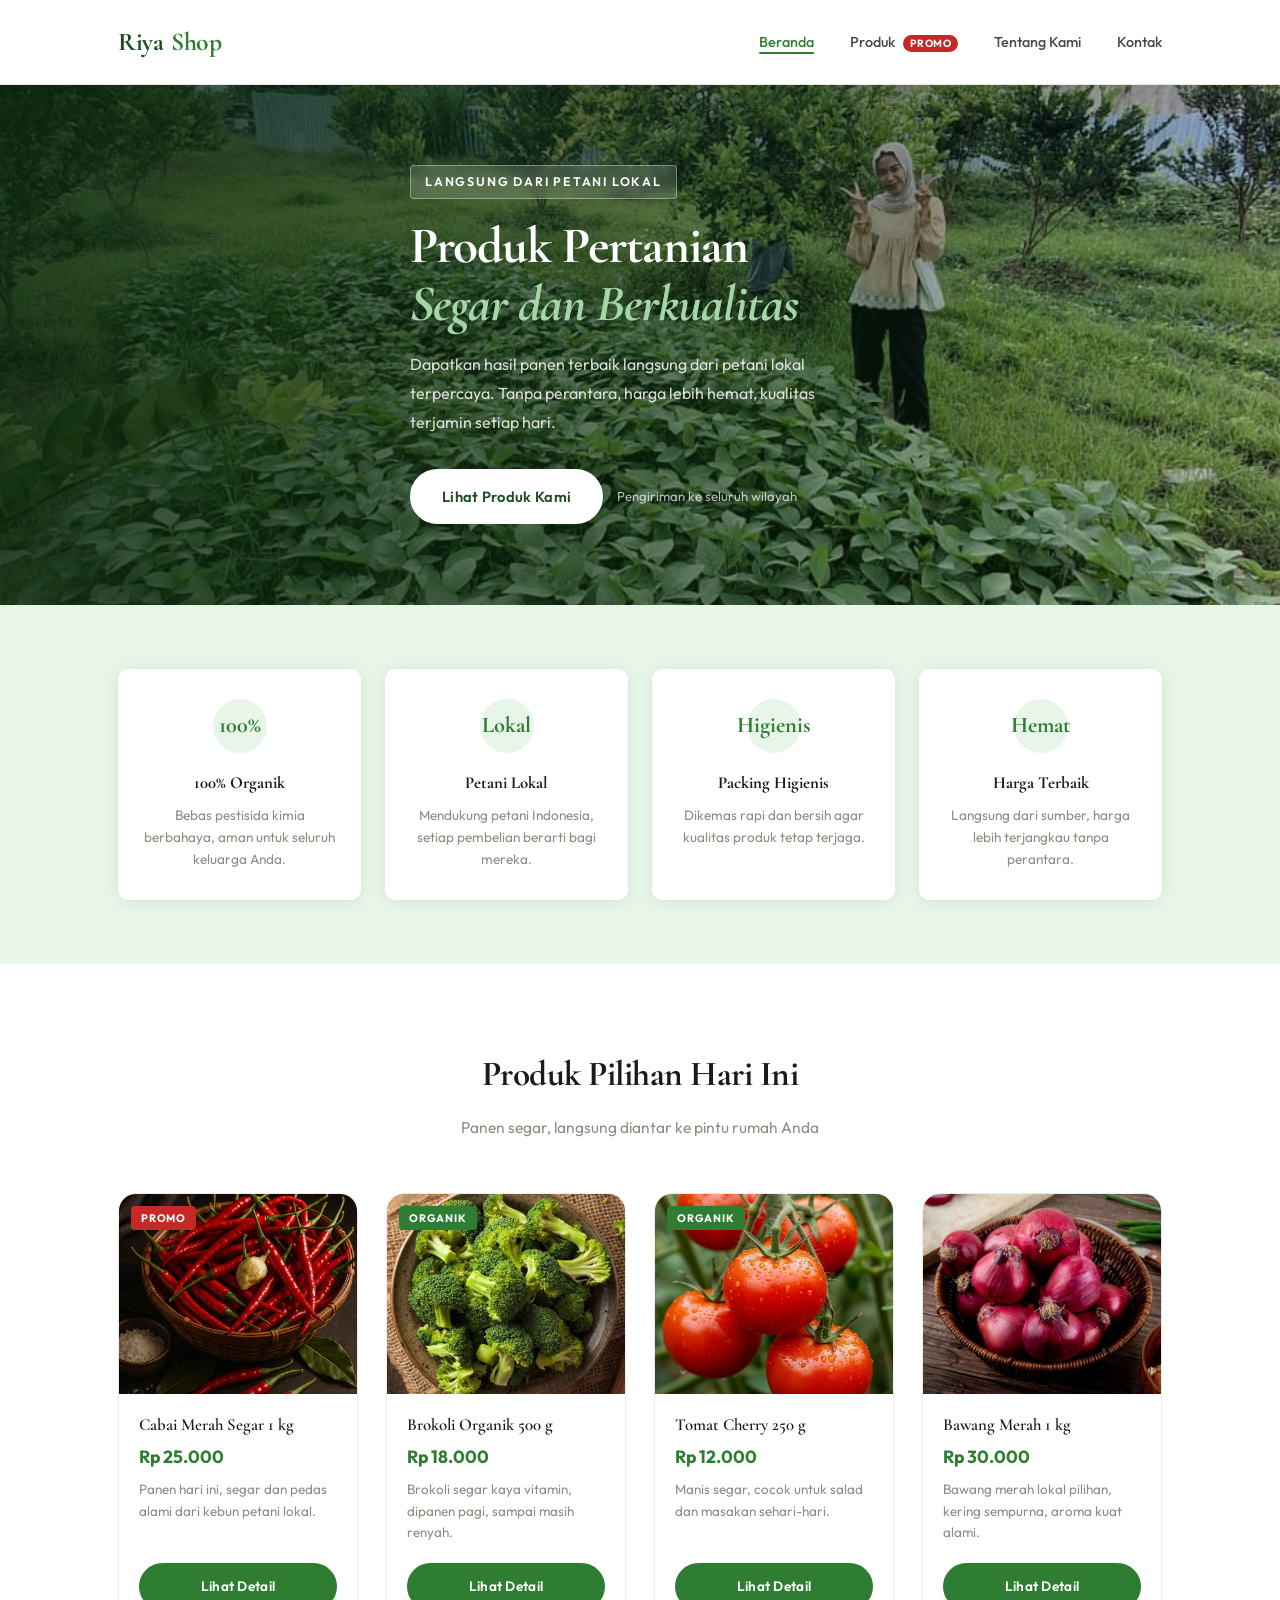
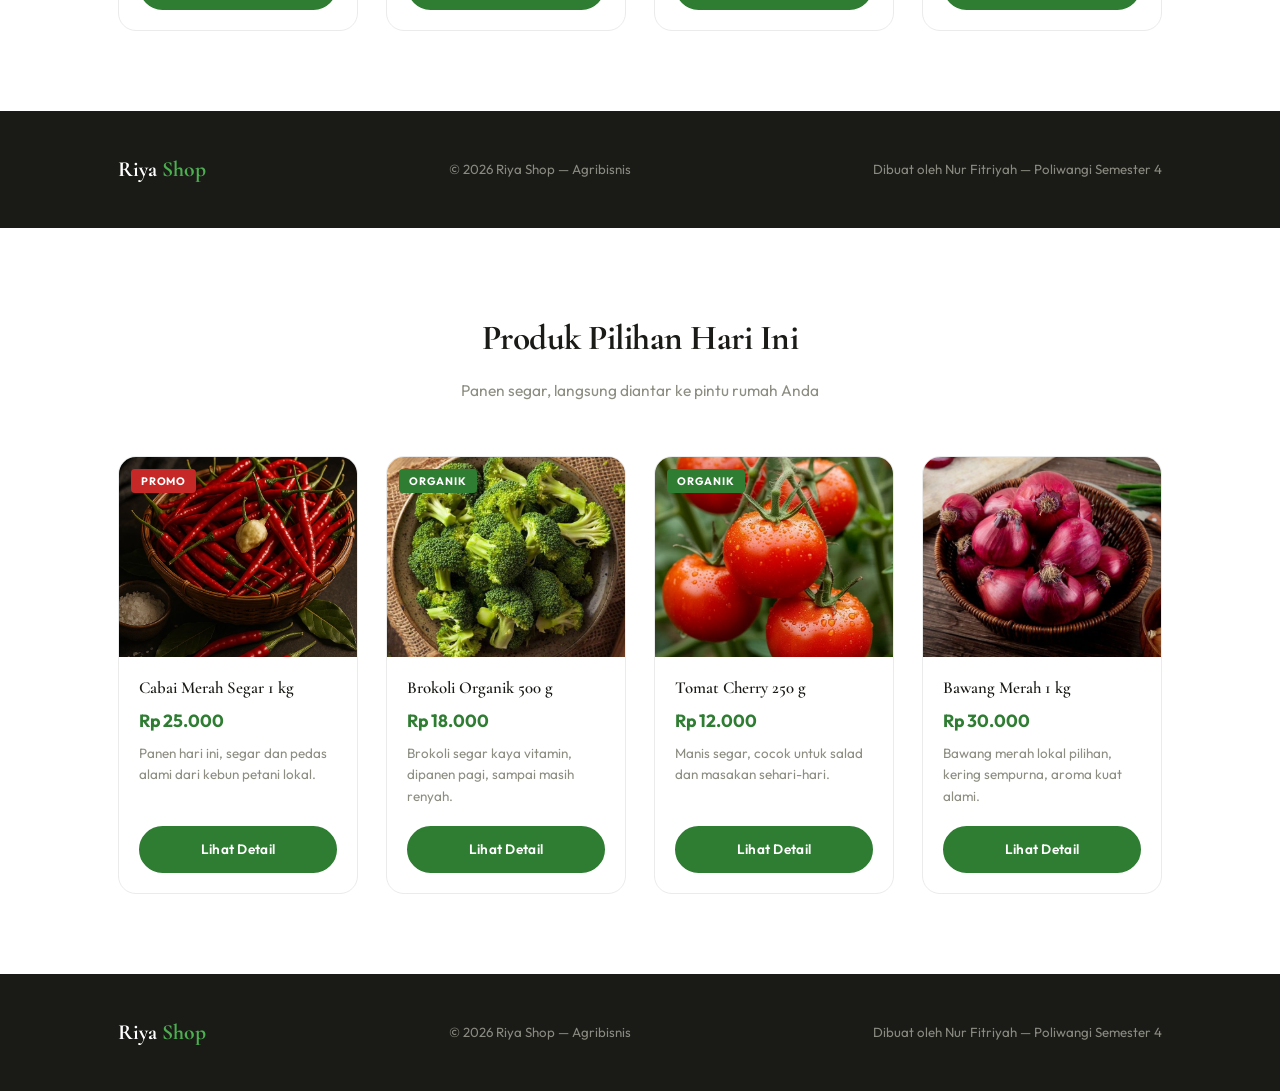
==== index.html @ b0e84a77 "Refactor index.html and add product section Removed unnecessary comments and added a new product sec" ====
<!DOCTYPE html>
<html lang="id">
<head>
  <meta charset="UTF-8" />
  <meta name="viewport" content="width=device-width, initial-scale=1.0" />
  <title>Riya Shop — Produk Pertanian Segar Langsung Petani</title>

  <link rel="stylesheet" href="style.css" />
</head>

<body>

  <header>
    <div class="container">
      <nav class="navbar">

        <a href="index.html" class="logo">
          Riya <span>Shop</span>
        </a>

        <ul class="nav-links">
          <li><a href="index.html" class="aktif">Beranda</a></li>
          <li><a href="product.html">Produk <span class="badge-promo">Promo</span></a></li>
          <li><a href="about.html">Tentang Kami</a></li>
          <li><a href="contact.html">Kontak</a></li>
        </ul>

      </nav>
    </div>
  </header>


  <section class="hero">

    <img
      src="assets/images/hero-banner.png"
      alt="Sayuran segar dari petani lokal"
      class="hero-bg"
    />

    <div class="hero-overlay"></div>

    <div class="container">
      <div class="hero-konten">

        <span class="hero-label">Langsung dari Petani Lokal</span>

        <h1>Produk Pertanian<br><em>Segar dan Berkualitas</em></h1>

        <p>
          Dapatkan hasil panen terbaik langsung dari petani lokal terpercaya.
          Tanpa perantara, harga lebih hemat, kualitas terjamin setiap hari.
        </p>

        <div class="hero-cta">
          <a href="product.html" class="btn-utama">Lihat Produk Kami</a>
          <small>Pengiriman ke seluruh wilayah</small>
        </div>

      </div>
    </div>
  </section>


  <section class="section-unggulan">
    <div class="container">
      <div class="grid-unggulan">

        <div class="item-unggulan">
          <div class="ikon-box"><span>100%</span></div>
          <h4>100% Organik</h4>
          <p>Bebas pestisida kimia berbahaya, aman untuk seluruh keluarga Anda.</p>
        </div>

        <div class="item-unggulan">
          <div class="ikon-box"><span>Lokal</span></div>
          <h4>Petani Lokal</h4>
          <p>Mendukung petani Indonesia, setiap pembelian berarti bagi mereka.</p>
        </div>

        <div class="item-unggulan">
          <div class="ikon-box"><span>Higienis</span></div>
          <h4>Packing Higienis</h4>
          <p>Dikemas rapi dan bersih agar kualitas produk tetap terjaga.</p>
        </div>

        <div class="item-unggulan">
          <div class="ikon-box"><span>Hemat</span></div>
          <h4>Harga Terbaik</h4>
          <p>Langsung dari sumber, harga lebih terjangkau tanpa perantara.</p>
        </div>

      </div>
    </div>
  </section>


  <section class="section-produk">
    <div class="container">

      <div class="section-judul">
        <h2>Produk Pilihan Hari Ini</h2>
        <p>Panen segar, langsung diantar ke pintu rumah Anda</p>
      </div>

      <div class="grid-produk">

        <div class="kartu-produk">
          <div class="kartu-gambar">
            <img src="assets/images/cabai.png" alt="Cabai Merah Segar 1 kg" />
            <span class="kartu-badge merah">Promo</span>
          </div>
          <div class="kartu-info">
            <p class="kartu-nama">Cabai Merah Segar 1 kg</p>
            <p class="kartu-harga">Rp 25.000</p>
            <p class="kartu-deskripsi">
              Panen hari ini, segar dan pedas alami dari kebun petani lokal.
            </p>
            <a href="detail-cabai.html" class="btn-utama">Lihat Detail</a>
          </div>
        </div>

        <div class="kartu-produk">
          <div class="kartu-gambar">
            <img src="assets/images/brokoli.png" alt="Brokoli Organik 500 g" />
            <span class="kartu-badge">Organik</span>
          </div>
          <div class="kartu-info">
            <p class="kartu-nama">Brokoli Organik 500 g</p>
            <p class="kartu-harga">Rp 18.000</p>
            <p class="kartu-deskripsi">
              Brokoli segar kaya vitamin, dipanen pagi, sampai masih renyah.
            </p>
            <a href="detail-brokoli.html" class="btn-utama">Lihat Detail</a>
          </div>
        </div>

        <div class="kartu-produk">
          <div class="kartu-gambar">
            <img src="assets/images/tomat.png" alt="Tomat Cherry 250 g" />
            <span class="kartu-badge">Organik</span>
          </div>
          <div class="kartu-info">
            <p class="kartu-nama">Tomat Cherry 250 g</p>
            <p class="kartu-harga">Rp 12.000</p>
            <p class="kartu-deskripsi">
              Manis segar, cocok untuk salad dan masakan sehari-hari.
            </p>
            <a href="detail-tomat.html" class="btn-utama">Lihat Detail</a>
          </div>
        </div>

        <div class="kartu-produk">
          <div class="kartu-gambar">
            <img src="assets/images/bawang.png" alt="Bawang Merah 1 kg" />
          </div>
          <div class="kartu-info">
            <p class="kartu-nama">Bawang Merah 1 kg</p>
            <p class="kartu-harga">Rp 30.000</p>
            <p class="kartu-deskripsi">
              Bawang merah lokal pilihan, kering sempurna, aroma kuat alami.
            </p>
            <a href="detail-bawang.html" class="btn-utama">Lihat Detail</a>
          </div>
        </div>

      </div></div>
  </section>


  <footer>
    <div class="container">
      <div class="footer-isi">
        <span class="footer-logo">Riya <span>Shop</span></span>
        <p>&copy; 2026 Riya Shop — Agribisnis</p>
        <p>Dibuat oleh Nur Fitriyah — Poliwangi Semester 4</p>
      </div>
    </div>
  </footer>

</body>
</html>

  <!-- ============================================================
       SECTION PRODUK — preview kartu produk
       ============================================================ -->
  <section class="section-produk">
    <div class="container">

      <!-- Judul section -->
      <div class="section-judul">
        <h2>Produk Pilihan Hari Ini</h2>
        <p>Panen segar, langsung diantar ke pintu rumah Anda</p>
      </div>

      <!-- Grid kartu produk -->
      <div class="grid-produk">

        <!-- Kartu Produk 1 — Cabai Merah -->
        <div class="kartu-produk">
          <div class="kartu-gambar">
            <!-- Gambar produk menggunakan file .png -->
            <img src="assets/images/cabai.png" alt="Cabai Merah Segar 1 kg" />
            <span class="kartu-badge merah">Promo</span>
          </div>
          <div class="kartu-info">
            <p class="kartu-nama">Cabai Merah Segar 1 kg</p>
            <p class="kartu-harga">Rp 25.000</p>
            <p class="kartu-deskripsi">
              Panen hari ini, segar dan pedas alami dari kebun petani lokal.
            </p>
            <a href="product.html" class="btn-utama">Lihat Detail</a>
          </div>
        </div>

        <!-- Kartu Produk 2 — Brokoli -->
        <div class="kartu-produk">
          <div class="kartu-gambar">
            <img src="assets/images/brokoli.png" alt="Brokoli Organik 500 g" />
            <span class="kartu-badge">Organik</span>
          </div>
          <div class="kartu-info">
            <p class="kartu-nama">Brokoli Organik 500 g</p>
            <p class="kartu-harga">Rp 18.000</p>
            <p class="kartu-deskripsi">
              Brokoli segar kaya vitamin, dipanen pagi, sampai masih renyah.
            </p>
            <a href="product.html" class="btn-utama">Lihat Detail</a>
          </div>
        </div>

        <!-- Kartu Produk 3 — Tomat -->
        <div class="kartu-produk">
          <div class="kartu-gambar">
            <img src="assets/images/tomat.png" alt="Tomat Cherry 250 g" />
            <span class="kartu-badge">Organik</span>
          </div>
          <div class="kartu-info">
            <p class="kartu-nama">Tomat Cherry 250 g</p>
            <p class="kartu-harga">Rp 12.000</p>
            <p class="kartu-deskripsi">
              Manis segar, cocok untuk salad dan masakan sehari-hari.
            </p>
            <a href="product.html" class="btn-utama">Lihat Detail</a>
          </div>
        </div>

        <!-- Kartu Produk 4 — Bawang -->
        <div class="kartu-produk">
          <div class="kartu-gambar">
            <img src="assets/images/bawang.png" alt="Bawang Merah 1 kg" />
          </div>
          <div class="kartu-info">
            <p class="kartu-nama">Bawang Merah 1 kg</p>
            <p class="kartu-harga">Rp 30.000</p>
            <p class="kartu-deskripsi">
              Bawang merah lokal pilihan, kering sempurna, aroma kuat alami.
            </p>
            <a href="product.html" class="btn-utama">Lihat Detail</a>
          </div>
        </div>

      </div><!-- /grid-produk -->

    </div>
  </section>


  <!-- ============================================================
       FOOTER
       ============================================================ -->
  <footer>
    <div class="container">
      <div class="footer-isi">
        <span class="footer-logo">Riya <span>Shop</span></span>
        <p>&copy; 2026 Riya Shop — Agribisnis</p>
        <p>Dibuat oleh Nur Fitriyah — Poliwangi Semester 4</p>
      </div>
    </div>
  </footer>

</body>
</html>
---- style.css ----
/* ============================================================
   Riya Shop — Stylesheet Utama
   File: style.css
   Deskripsi: Styling untuk website e-commerce agribisnis
               Riya Shop by Nur Fitriyah — Poliwangi Semester 4
   ============================================================ */

/* --- Import Font dari Google Fonts --- */
@import url('https://fonts.googleapis.com/css2?family=Cormorant+Garamond:ital,wght@0,500;0,600;0,700;1,500;1,600&family=Outfit:wght@300;400;500;600;700&display=swap');

/* ============================================================
   VARIABEL GLOBAL
   ============================================================ */
:root {
  /* Warna Utama */
  --hijau-tua:    #1f4d23;
  --hijau-utama:  #2e7d32;
  --hijau-sedang: #4caf50;
  --hijau-muda:   #e8f5e9;
  --hijau-pucat:  #f1f8f1;

  /* Warna Netral */
  --krem:         #faf8f4;
  --putih:        #ffffff;
  --abu-muda:     #f5f5f0;
  --abu-sedang:   #8d8d82;
  --abu-tua:      #4a4a42;
  --hitam:        #1a1a16;

  /* Warna Aksen */
  --merah:        #c62828;
  --emas:         #f9a825;

  /* Font */
  --font-judul: 'Cormorant Garamond', Georgia, serif;
  --font-teks:  'Outfit', sans-serif;

  /* Efek */
  --bayangan:       0 2px 16px rgba(0,0,0,0.08);
  --bayangan-hover: 0 8px 32px rgba(0,0,0,0.14);
  --radius:         10px;
  --radius-besar:   18px;

  /* Transisi */
  --transisi: 0.25s ease;
}

/* ============================================================
   RESET & BASE
   ============================================================ */
*, *::before, *::after {
  box-sizing: border-box;
  margin: 0;
  padding: 0;
}

html {
  scroll-behavior: smooth;
}

body {
  font-family: var(--font-teks);
  font-size: 16px;
  color: var(--abu-tua);
  background-color: var(--krem);
  line-height: 1.7;
  -webkit-font-smoothing: antialiased;
}

img {
  max-width: 100%;
  display: block;
}

a {
  text-decoration: none;
  color: inherit;
}

ul {
  list-style: none;
}

/* ============================================================
   KOMPONEN BERSAMA
   ============================================================ */

/* Pembatas lebar konten */
.container {
  max-width: 1100px;
  margin: 0 auto;
  padding: 0 28px;
}

/* Judul section */
.section-judul {
  text-align: center;
  margin-bottom: 52px;
}

.section-judul h2 {
  font-family: var(--font-judul);
  font-size: 2.2rem;
  color: var(--hitam);
  margin-bottom: 10px;
  letter-spacing: -0.5px;
}

.section-judul p {
  font-size: 0.97rem;
  color: var(--abu-sedang);
}

/* Garis pemisah */
.divider {
  border: none;
  border-top: 1px solid #e8e8e4;
  margin: 24px 0;
}

/* ============================================================
   TOMBOL
   ============================================================ */

/* Tombol Utama (hijau solid) */
.btn-utama {
  display: inline-block;
  background-color: var(--hijau-utama);
  color: var(--putih);
  font-family: var(--font-teks);
  font-size: 0.92rem;
  font-weight: 600;
  padding: 13px 30px;
  border-radius: 50px;
  border: 2px solid var(--hijau-utama);
  cursor: pointer;
  transition: background-color var(--transisi), transform var(--transisi), box-shadow var(--transisi);
  letter-spacing: 0.3px;
  text-align: center;
}

.btn-utama:hover {
  background-color: var(--hijau-tua);
  border-color: var(--hijau-tua);
  transform: translateY(-2px);
  box-shadow: 0 6px 20px rgba(46,125,50,0.30);
}

/* Tombol Outline (border hijau, transparan) */
.btn-outline {
  display: inline-block;
  background-color: transparent;
  color: var(--hijau-utama);
  font-family: var(--font-teks);
  font-size: 0.92rem;
  font-weight: 600;
  padding: 12px 28px;
  border-radius: 50px;
  border: 2px solid var(--hijau-utama);
  cursor: pointer;
  transition: all var(--transisi);
  letter-spacing: 0.3px;
  text-align: center;
}

.btn-outline:hover {
  background-color: var(--hijau-utama);
  color: var(--putih);
  transform: translateY(-2px);
}

/* ============================================================
   NAVBAR / HEADER
   ============================================================ */

header {
  background-color: var(--putih);
  border-bottom: 1px solid #e8e8e3;
  position: sticky;
  top: 0;
  z-index: 100;
  box-shadow: 0 2px 10px rgba(0,0,0,0.05);
}

.navbar {
  display: flex;
  justify-content: space-between;
  align-items: center;
  padding: 20px 0;
}

/* Logo */
.logo {
  font-family: var(--font-judul);
  font-size: 1.6rem;
  color: var(--hijau-tua);
  font-weight: 700;
  letter-spacing: -0.5px;
}

.logo span {
  color: var(--hijau-utama);
}

/* Link navigasi */
.nav-links {
  display: flex;
  gap: 36px;
  align-items: center;
}

.nav-links a {
  font-size: 0.9rem;
  font-weight: 500;
  color: var(--abu-tua);
  transition: color var(--transisi);
  position: relative;
  padding-bottom: 3px;
}

/* Garis bawah saat hover atau aktif */
.nav-links a::after {
  content: '';
  position: absolute;
  bottom: 0;
  left: 0;
  width: 0;
  height: 2px;
  background-color: var(--hijau-utama);
  transition: width var(--transisi);
  border-radius: 2px;
}

.nav-links a:hover::after,
.nav-links a.aktif::after {
  width: 100%;
}

.nav-links a:hover,
.nav-links a.aktif {
  color: var(--hijau-utama);
}

/* Badge "Promo" kecil di nav */
.badge-promo {
  background-color: var(--merah);
  color: var(--putih);
  font-size: 0.65rem;
  font-weight: 700;
  padding: 2px 7px;
  border-radius: 20px;
  margin-left: 5px;
  vertical-align: middle;
  letter-spacing: 0.5px;
  text-transform: uppercase;
}

/* ============================================================
   HERO SECTION — index.html
   ============================================================ */

.hero {
  position: relative;
  overflow: hidden;
  height: 520px;
  display: flex;
  align-items: center;
}

/* Gambar hero sebagai background */
.hero-bg {
  position: absolute;
  inset: 0;
  width: 100%;
  height: 100%;
  object-fit: cover;
  object-position: center;
}

/* Overlay gelap di atas gambar */
.hero-overlay {
  position: absolute;
  inset: 0;
  background: linear-gradient(90deg,
    rgba(10, 40, 12, 0.82) 0%,
    rgba(10, 40, 12, 0.50) 60%,
    rgba(10, 40, 12, 0.10) 100%
  );
}

/* Konten teks hero */
.hero-konten {
  position: relative;
  z-index: 2;
  color: var(--putih);
  max-width: 580px;
}

/* Label kecil di atas judul */
.hero-label {
  display: inline-block;
  background-color: rgba(255,255,255,0.15);
  border: 1px solid rgba(255,255,255,0.35);
  color: var(--putih);
  font-size: 0.78rem;
  font-weight: 600;
  letter-spacing: 1.8px;
  text-transform: uppercase;
  padding: 5px 14px;
  border-radius: 4px;
  margin-bottom: 18px;
  backdrop-filter: blur(4px);
}

.hero-konten h1 {
  font-family: var(--font-judul);
  font-size: 3.2rem;
  line-height: 1.15;
  margin-bottom: 16px;
  letter-spacing: -1px;
  color: var(--putih);
}

.hero-konten h1 em {
  font-style: italic;
  color: #a5d6a7;
}

.hero-konten p {
  font-size: 1rem;
  color: rgba(255,255,255,0.82);
  margin-bottom: 32px;
  max-width: 460px;
  line-height: 1.8;
}

.hero-cta {
  display: flex;
  gap: 14px;
  align-items: center;
  flex-wrap: wrap;
}

/* Tombol hero (warna khusus agar kontras) */
.hero-cta .btn-utama {
  background-color: var(--putih);
  color: var(--hijau-tua);
  border-color: var(--putih);
}

.hero-cta .btn-utama:hover {
  background-color: var(--hijau-muda);
  color: var(--hijau-tua);
  border-color: var(--hijau-muda);
}

.hero-cta small {
  font-size: 0.82rem;
  color: rgba(255,255,255,0.70);
}

/* ============================================================
   SECTION KEUNGGULAN — index.html
   ============================================================ */

.section-unggulan {
  padding: 64px 0;
  background-color: var(--hijau-muda);
}

.grid-unggulan {
  display: grid;
  grid-template-columns: repeat(auto-fill, minmax(220px, 1fr));
  gap: 24px;
}

.item-unggulan {
  background-color: var(--putih);
  border-radius: var(--radius);
  padding: 30px 22px;
  text-align: center;
  box-shadow: var(--bayangan);
  transition: transform var(--transisi), box-shadow var(--transisi);
}

.item-unggulan:hover {
  transform: translateY(-4px);
  box-shadow: var(--bayangan-hover);
}

/* Ikon lingkaran hijau */
.ikon-box {
  width: 54px;
  height: 54px;
  border-radius: 50%;
  background-color: var(--hijau-muda);
  display: flex;
  align-items: center;
  justify-content: center;
  margin: 0 auto 16px;
}

/* Tanda centang / simbol teks sederhana sebagai ikon */
.ikon-box span {
  font-size: 1.4rem;
  color: var(--hijau-utama);
  font-weight: 700;
  font-family: var(--font-judul);
}

.item-unggulan h4 {
  font-family: var(--font-judul);
  font-size: 1.05rem;
  color: var(--hitam);
  margin-bottom: 8px;
}

.item-unggulan p {
  font-size: 0.85rem;
  color: var(--abu-sedang);
  line-height: 1.6;
}

/* ============================================================
   SECTION PRODUK — Kartu produk di index.html
   ============================================================ */

.section-produk {
  padding: 80px 0;
  background-color: var(--putih);
}

/* Grid kartu produk */
.grid-produk {
  display: grid;
  grid-template-columns: repeat(auto-fill, minmax(240px, 1fr));
  gap: 28px;
}

/* Satu kartu produk */
.kartu-produk {
  background-color: var(--putih);
  border: 1px solid #ebebeb;
  border-radius: var(--radius-besar);
  overflow: hidden;
  display: flex;
  flex-direction: column;
  transition: transform var(--transisi), box-shadow var(--transisi);
}

.kartu-produk:hover {
  transform: translateY(-6px);
  box-shadow: var(--bayangan-hover);
}

/* Area gambar dalam kartu */
.kartu-gambar {
  position: relative;
  height: 200px;
  overflow: hidden;
  background-color: var(--abu-muda);
}

.kartu-gambar img {
  width: 100%;
  height: 100%;
  object-fit: cover;
  transition: transform 0.4s ease;
}

.kartu-produk:hover .kartu-gambar img {
  transform: scale(1.05);
}

/* Badge di atas gambar kartu */
.kartu-badge {
  position: absolute;
  top: 12px;
  left: 12px;
  background-color: var(--hijau-utama);
  color: var(--putih);
  font-size: 0.68rem;
  font-weight: 700;
  padding: 3px 10px;
  border-radius: 4px;
  letter-spacing: 0.8px;
  text-transform: uppercase;
}

.kartu-badge.merah {
  background-color: var(--merah);
}

/* Konten teks dalam kartu */
.kartu-info {
  padding: 20px;
  flex: 1;
  display: flex;
  flex-direction: column;
  gap: 7px;
}

.kartu-nama {
  font-family: var(--font-judul);
  font-size: 1.05rem;
  color: var(--hitam);
  font-weight: 600;
  line-height: 1.3;
}

.kartu-harga {
  font-size: 1.1rem;
  font-weight: 700;
  color: var(--hijau-utama);
}

.kartu-deskripsi {
  font-size: 0.84rem;
  color: var(--abu-sedang);
  line-height: 1.6;
  flex: 1;
}

.kartu-info .btn-utama {
  margin-top: 12px;
  font-size: 0.85rem;
  padding: 10px 20px;
}

/* ============================================================
   BREADCRUMB — product.html, about.html, contact.html
   ============================================================ */

.breadcrumb {
  padding: 14px 0;
  font-size: 0.84rem;
  color: var(--abu-sedang);
  border-bottom: 1px solid #ebebeb;
  background-color: var(--putih);
}

.breadcrumb a {
  color: var(--hijau-utama);
  font-weight: 500;
}

.breadcrumb a:hover {
  text-decoration: underline;
}

/* ============================================================
   HALAMAN DETAIL PRODUK — product.html
   ============================================================ */

.section-detail {
  padding: 60px 0 90px;
}

/* Layout 2 kolom */
.layout-detail {
  display: grid;
  grid-template-columns: 1fr 1fr;
  gap: 64px;
  align-items: start;
}

/* Kolom gambar produk */
.kolom-gambar {
  position: sticky;
  top: 100px;
}

.bingkai-gambar {
  border-radius: var(--radius-besar);
  overflow: hidden;
  box-shadow: var(--bayangan);
  border: 1px solid #e8e8e4;
  position: relative;
  background-color: var(--abu-muda);
}

.bingkai-gambar img {
  width: 100%;
  height: 420px;
  object-fit: cover;
  display: block;
}

/* Label PROMO di sudut gambar */
.label-promo {
  position: absolute;
  top: 18px;
  right: 18px;
  background-color: var(--merah);
  color: var(--putih);
  font-size: 0.72rem;
  font-weight: 700;
  padding: 6px 14px;
  border-radius: 6px;
  letter-spacing: 1px;
  text-transform: uppercase;
  box-shadow: 0 3px 10px rgba(198,40,40,0.35);
}

/* Kolom informasi produk */
.kolom-info {
  display: flex;
  flex-direction: column;
  gap: 22px;
}

/* Tag kategori kecil */
.tag-kategori {
  display: inline-block;
  background-color: var(--hijau-muda);
  color: var(--hijau-tua);
  font-size: 0.75rem;
  font-weight: 600;
  padding: 4px 12px;
  border-radius: 4px;
  letter-spacing: 1px;
  text-transform: uppercase;
}

/* Judul nama produk */
.nama-produk {
  font-family: var(--font-judul);
  font-size: 2.2rem;
  color: var(--hitam);
  line-height: 1.2;
  letter-spacing: -0.5px;
}

/* Blok harga */
.blok-harga {
  display: flex;
  align-items: baseline;
  gap: 10px;
}

.harga-utama {
  font-family: var(--font-judul);
  font-size: 2rem;
  font-weight: 700;
  color: var(--hijau-utama);
}

.harga-satuan {
  font-size: 0.88rem;
  color: var(--abu-sedang);
  background-color: var(--abu-muda);
  padding: 3px 10px;
  border-radius: 20px;
}

/* Deskripsi produk */
.deskripsi-produk h3 {
  font-family: var(--font-judul);
  font-size: 1.05rem;
  color: var(--hitam);
  margin-bottom: 10px;
}

.deskripsi-produk p {
  font-size: 0.94rem;
  color: var(--abu-tua);
  line-height: 1.85;
}

/* Kotak promosi menonjol */
.caption-promo {
  background-color: #fff5f5;
  border: 1px solid #ffcdd2;
  border-left: 4px solid var(--merah);
  border-radius: 8px;
  padding: 16px 20px;
  font-size: 0.9rem;
  color: #8b1a0e;
  font-weight: 500;
  line-height: 1.6;
}

.caption-promo strong {
  font-weight: 700;
}

/* Daftar keunggulan */
.list-keunggulan {
  display: flex;
  flex-direction: column;
  gap: 10px;
}

.list-keunggulan li {
  font-size: 0.9rem;
  color: var(--abu-tua);
  display: flex;
  align-items: center;
  gap: 10px;
}

.list-keunggulan li::before {
  content: '';
  width: 20px;
  height: 20px;
  border-radius: 50%;
  background-color: var(--hijau-muda);
  border: 2px solid var(--hijau-sedang);
  flex-shrink: 0;
  /* Buat tanda centang manual dengan pseudo-element tidak bisa,
     jadi kita pakai border trick */
  display: inline-block;
}

/* Gunakan after trick untuk centang */
.list-keunggulan li {
  position: relative;
}

.list-keunggulan li .ceklis {
  width: 20px;
  height: 20px;
  border-radius: 50%;
  background-color: var(--hijau-muda);
  border: 2px solid var(--hijau-sedang);
  flex-shrink: 0;
  display: flex;
  align-items: center;
  justify-content: center;
  font-size: 0.65rem;
  color: var(--hijau-tua);
  font-weight: 900;
}

/* Override pseudo-element jika menggunakan .ceklis */
.list-keunggulan li::before {
  display: none;
}

/* Info stok */
.info-stok {
  display: flex;
  align-items: center;
  gap: 8px;
  font-size: 0.85rem;
  color: var(--abu-sedang);
}

.dot-hijau {
  width: 9px;
  height: 9px;
  border-radius: 50%;
  background-color: #4caf50;
  flex-shrink: 0;
}

/* Area tombol CTA detail produk */
.area-cta {
  display: flex;
  gap: 14px;
  flex-wrap: wrap;
}

.area-cta .btn-utama,
.area-cta .btn-outline {
  flex: 1;
  padding: 15px 20px;
  font-size: 0.95rem;
}

/* ============================================================
   HALAMAN ABOUT — about.html
   ============================================================ */

.section-about {
  padding: 72px 0 90px;
}

.layout-about {
  display: grid;
  grid-template-columns: 340px 1fr;
  gap: 64px;
  align-items: start;
}

/* Kartu profil kiri */
.kartu-profil {
  text-align: center;
}

.foto-profil {
  width: 100%;
  border-radius: var(--radius-besar);
  overflow: hidden;
  box-shadow: var(--bayangan);
  margin-bottom: 20px;
  border: 1px solid #e8e8e4;
  background-color: var(--abu-muda);
}

.foto-profil img {
  width: 100%;
  height: 340px;
  object-fit: cover;
  display: block;
}

.nama-pemilik {
  font-family: var(--font-judul);
  font-size: 1.5rem;
  color: var(--hitam);
  margin-bottom: 6px;
}

.jabatan-pemilik {
  font-size: 0.85rem;
  color: var(--abu-sedang);
  line-height: 1.6;
}

.tag-kampus {
  display: inline-block;
  margin-top: 12px;
  background-color: var(--hijau-muda);
  color: var(--hijau-tua);
  font-size: 0.78rem;
  font-weight: 600;
  padding: 5px 14px;
  border-radius: 4px;
  letter-spacing: 0.5px;
}

/* Konten teks about */
.konten-about {
  display: flex;
  flex-direction: column;
  gap: 28px;
}

.konten-about h2 {
  font-family: var(--font-judul);
  font-size: 2rem;
  color: var(--hitam);
  line-height: 1.25;
  letter-spacing: -0.5px;
}

.konten-about h2 em {
  font-style: italic;
  color: var(--hijau-utama);
}

.konten-about p {
  font-size: 0.95rem;
  color: var(--abu-tua);
  line-height: 1.9;
}

/* Poin misi */
.list-misi {
  display: flex;
  flex-direction: column;
  gap: 16px;
}

.item-misi {
  display: flex;
  gap: 16px;
  align-items: flex-start;
}

.nomor-misi {
  width: 36px;
  height: 36px;
  border-radius: 50%;
  background-color: var(--hijau-utama);
  color: var(--putih);
  font-family: var(--font-judul);
  font-size: 1rem;
  font-weight: 700;
  display: flex;
  align-items: center;
  justify-content: center;
  flex-shrink: 0;
}

.item-misi div h4 {
  font-family: var(--font-judul);
  font-size: 1rem;
  color: var(--hitam);
  margin-bottom: 4px;
}

.item-misi div p {
  font-size: 0.87rem;
  color: var(--abu-sedang);
  line-height: 1.6;
  margin: 0;
}

/* ============================================================
   HALAMAN KONTAK — contact.html
   ============================================================ */

.section-contact {
  padding: 72px 0 100px;
}

.layout-contact {
  max-width: 700px;
  margin: 0 auto;
}

/* Kotak info kontak */
.kotak-kontak {
  background-color: var(--putih);
  border: 1px solid #e8e8e4;
  border-radius: var(--radius-besar);
  padding: 48px 52px;
  box-shadow: var(--bayangan);
}

.kotak-kontak h2 {
  font-family: var(--font-judul);
  font-size: 1.9rem;
  color: var(--hitam);
  margin-bottom: 6px;
  letter-spacing: -0.5px;
}

.kotak-kontak .subjudul {
  font-size: 0.9rem;
  color: var(--abu-sedang);
  margin-bottom: 36px;
}

/* Baris info kontak */
.baris-kontak {
  display: flex;
  flex-direction: column;
  gap: 24px;
  margin-bottom: 36px;
}

.item-kontak {
  display: flex;
  align-items: center;
  gap: 18px;
  padding: 18px 20px;
  background-color: var(--krem);
  border-radius: var(--radius);
  border: 1px solid #ebebeb;
}

/* Kotak ikon kontak */
.ikon-kontak {
  width: 44px;
  height: 44px;
  border-radius: 50%;
  background-color: var(--hijau-muda);
  display: flex;
  align-items: center;
  justify-content: center;
  flex-shrink: 0;
  font-weight: 900;
  font-size: 1rem;
  color: var(--hijau-utama);
  font-family: var(--font-judul);
}

.item-kontak .label-kontak {
  font-size: 0.75rem;
  font-weight: 600;
  color: var(--abu-sedang);
  letter-spacing: 1px;
  text-transform: uppercase;
  margin-bottom: 3px;
}

.item-kontak .nilai-kontak {
  font-size: 1rem;
  font-weight: 600;
  color: var(--hitam);
}

/* Tombol WhatsApp */
.btn-whatsapp {
  display: block;
  width: 100%;
  background-color: #25D366;
  color: var(--putih);
  font-family: var(--font-teks);
  font-size: 0.95rem;
  font-weight: 600;
  padding: 16px 24px;
  border-radius: 50px;
  text-align: center;
  transition: background-color var(--transisi), transform var(--transisi), box-shadow var(--transisi);
}

.btn-whatsapp:hover {
  background-color: #128C7E;
  transform: translateY(-2px);
  box-shadow: 0 6px 20px rgba(37,211,102,0.30);
}

/* Catatan kecil bawah kotak */
.catatan-kontak {
  text-align: center;
  margin-top: 20px;
  font-size: 0.82rem;
  color: var(--abu-sedang);
}

/* ============================================================
   FOOTER
   ============================================================ */

footer {
  background-color: var(--hitam);
  color: #8a8a80;
  padding: 40px 0;
}

.footer-isi {
  display: flex;
  justify-content: space-between;
  align-items: center;
  flex-wrap: wrap;
  gap: 16px;
}

.footer-logo {
  font-family: var(--font-judul);
  font-size: 1.35rem;
  color: var(--putih);
  font-weight: 700;
}

.footer-logo span {
  color: var(--hijau-sedang);
}

footer p {
  font-size: 0.83rem;
}

/* ============================================================
   RESPONSIF (Mobile-friendly)
   ============================================================ */

@media (max-width: 900px) {
  /* Layout detail produk: 2 kolom -> 1 kolom */
  .layout-detail {
    grid-template-columns: 1fr;
    gap: 36px;
  }
  .kolom-gambar { position: static; }
  .bingkai-gambar img { height: 300px; }

  /* Layout about: 2 kolom -> 1 kolom */
  .layout-about {
    grid-template-columns: 1fr;
    gap: 36px;
  }
  .kartu-profil { max-width: 320px; margin: 0 auto; }
}

@media (max-width: 768px) {
  /* Hero */
  .hero { height: auto; padding: 60px 0; }
  .hero-konten h1 { font-size: 2.2rem; }

  /* Navbar: sembunyikan link di mobile (bisa tambahkan hamburger menu) */
  .nav-links { display: none; }

  /* Kotak kontak */
  .kotak-kontak { padding: 32px 24px; }

  /* Footer */
  .footer-isi { flex-direction: column; text-align: center; }

  /* Section judul */
  .section-judul h2 { font-size: 1.7rem; }

  /* Hero judul */
  .hero-konten h1 { font-size: 1.9rem; }
}

@media (max-width: 480px) {
  .container { padding: 0 18px; }
  .nama-produk { font-size: 1.7rem; }
  .harga-utama { font-size: 1.6rem; }
  .area-cta { flex-direction: column; }
  .area-cta .btn-utama,
  .area-cta .btn-outline { width: 100%; }
}

/* --- Logo gambar di navbar --- */
.logo {
  display: flex;
  align-items: center;
  gap: 8px;
}

.logo img {
  height: 32px;
  width: auto;
  object-fit: contain;
  vertical-align: middle;
}
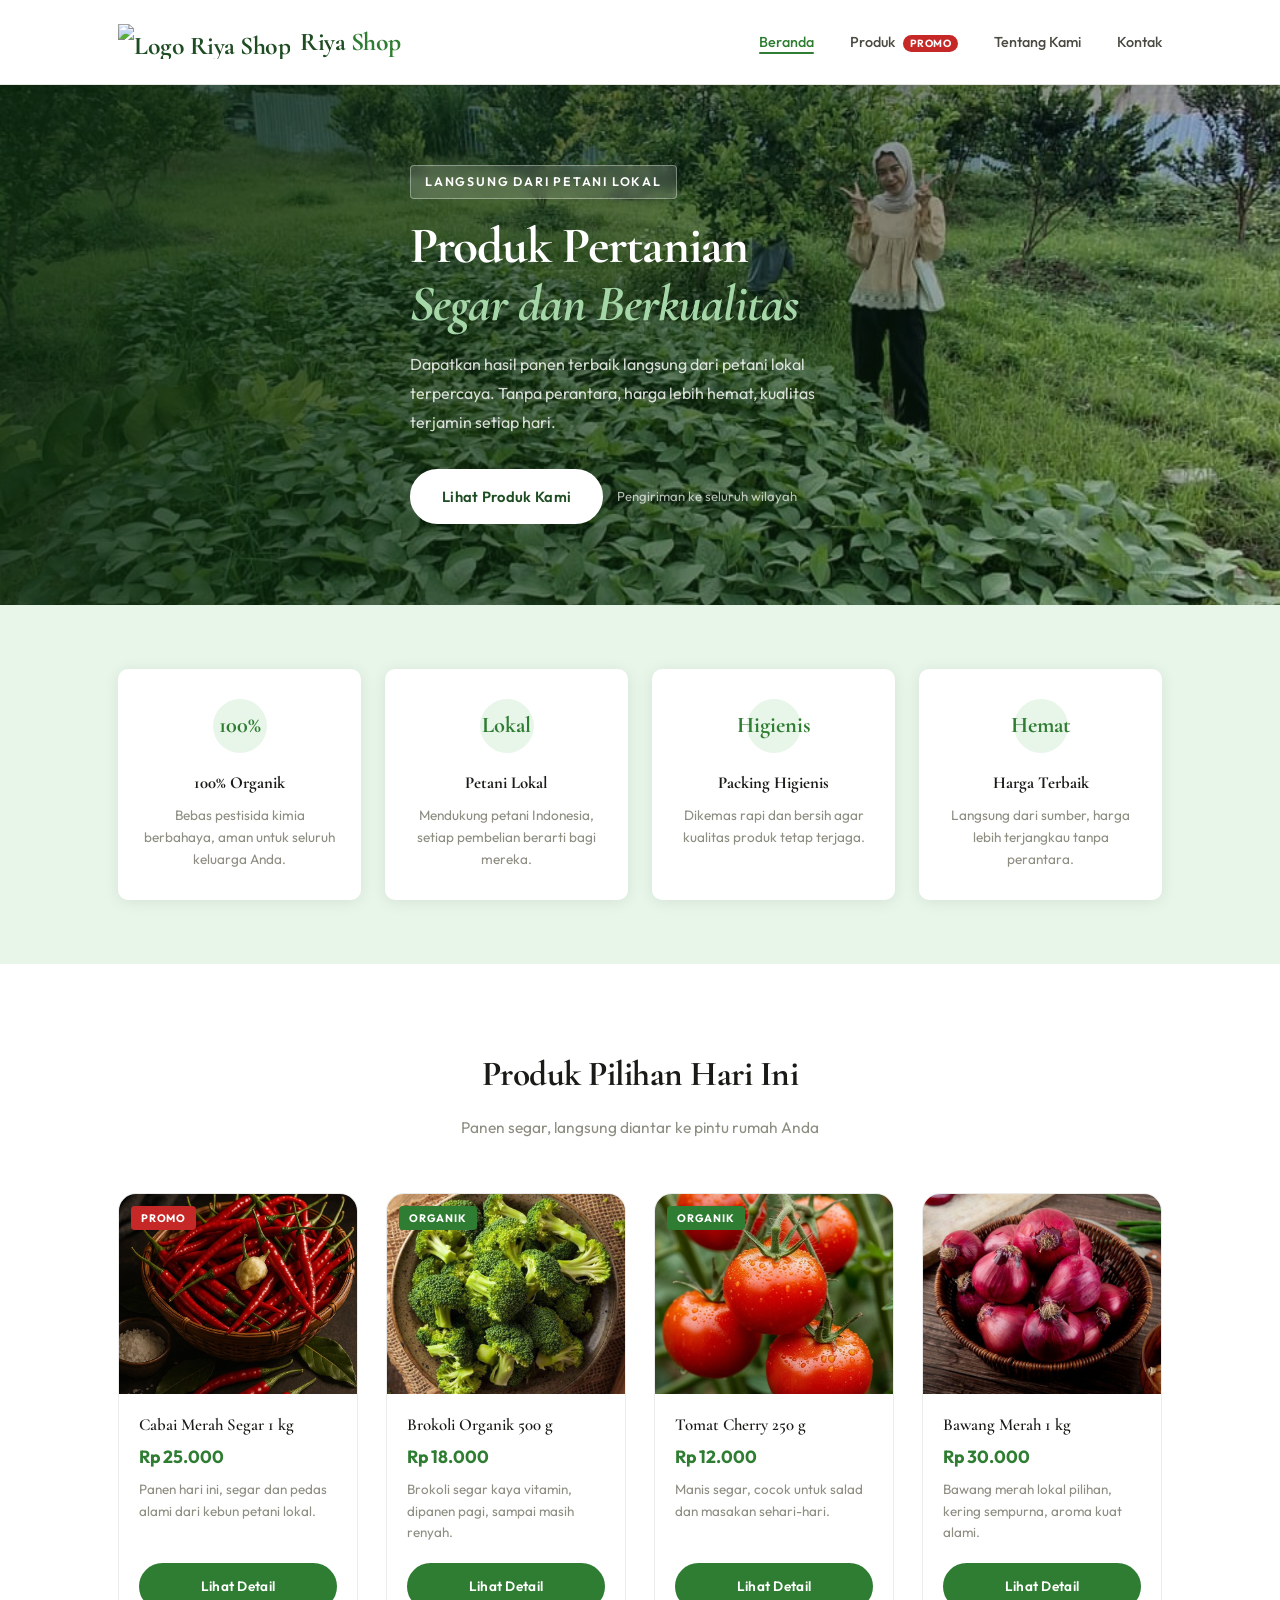
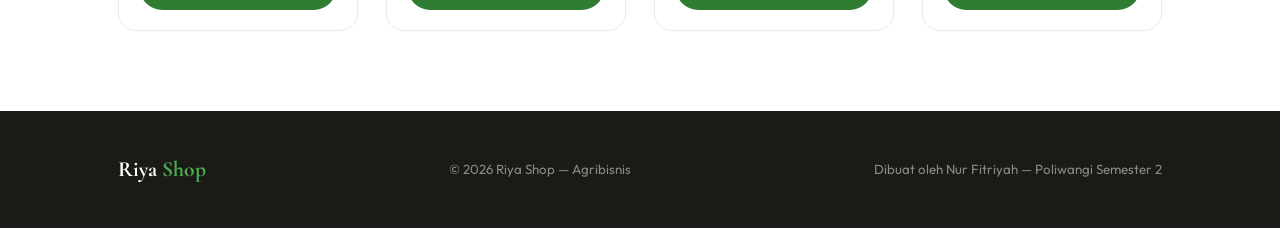
==== commit b96ab817: "update" ====
--- a/index.html
+++ b/index.html
@@ -4,7 +4,6 @@
   <meta charset="UTF-8" />
   <meta name="viewport" content="width=device-width, initial-scale=1.0" />
   <title>Riya Shop — Produk Pertanian Segar Langsung Petani</title>
-
   <link rel="stylesheet" href="style.css" />
 </head>
 
@@ -14,8 +13,9 @@
     <div class="container">
       <nav class="navbar">
 
-        <a href="index.html" class="logo">
-          Riya <span>Shop</span>
+        <a href="index.html" class="logo" style="display: flex; align-items: center; gap: 10px; text-decoration: none;">
+          <img src="assets/images/logo.png" alt="Logo Riya Shop" style="height: 35px; width: auto;" />
+          <div>Riya <span>Shop</span></div>
         </a>
 
         <ul class="nav-links">
@@ -29,38 +29,24 @@
     </div>
   </header>
 
-
   <section class="hero">
-
-    <img
-      src="assets/images/hero-banner.png"
-      alt="Sayuran segar dari petani lokal"
-      class="hero-bg"
-    />
-
+    <img src="assets/images/hero-banner.png" alt="Sayuran segar dari petani lokal" class="hero-bg" />
     <div class="hero-overlay"></div>
-
     <div class="container">
       <div class="hero-konten">
-
         <span class="hero-label">Langsung dari Petani Lokal</span>
-
         <h1>Produk Pertanian<br><em>Segar dan Berkualitas</em></h1>
-
         <p>
           Dapatkan hasil panen terbaik langsung dari petani lokal terpercaya.
           Tanpa perantara, harga lebih hemat, kualitas terjamin setiap hari.
         </p>
-
         <div class="hero-cta">
           <a href="product.html" class="btn-utama">Lihat Produk Kami</a>
           <small>Pengiriman ke seluruh wilayah</small>
         </div>
-
       </div>
     </div>
   </section>
-
 
   <section class="section-unggulan">
     <div class="container">
@@ -93,7 +79,6 @@
       </div>
     </div>
   </section>
-
 
   <section class="section-produk">
     <div class="container">
@@ -164,120 +149,19 @@
           </div>
         </div>
 
-      </div></div>
+      </div>
+    </div>
   </section>
-
 
   <footer>
     <div class="container">
       <div class="footer-isi">
         <span class="footer-logo">Riya <span>Shop</span></span>
         <p>&copy; 2026 Riya Shop — Agribisnis</p>
-        <p>Dibuat oleh Nur Fitriyah — Poliwangi Semester 4</p>
+        <p>Dibuat oleh Nur Fitriyah — Poliwangi Semester 2</p>
       </div>
     </div>
   </footer>
 
 </body>
-</html>
-
-  <!-- ============================================================
-       SECTION PRODUK — preview kartu produk
-       ============================================================ -->
-  <section class="section-produk">
-    <div class="container">
-
-      <!-- Judul section -->
-      <div class="section-judul">
-        <h2>Produk Pilihan Hari Ini</h2>
-        <p>Panen segar, langsung diantar ke pintu rumah Anda</p>
-      </div>
-
-      <!-- Grid kartu produk -->
-      <div class="grid-produk">
-
-        <!-- Kartu Produk 1 — Cabai Merah -->
-        <div class="kartu-produk">
-          <div class="kartu-gambar">
-            <!-- Gambar produk menggunakan file .png -->
-            <img src="assets/images/cabai.png" alt="Cabai Merah Segar 1 kg" />
-            <span class="kartu-badge merah">Promo</span>
-          </div>
-          <div class="kartu-info">
-            <p class="kartu-nama">Cabai Merah Segar 1 kg</p>
-            <p class="kartu-harga">Rp 25.000</p>
-            <p class="kartu-deskripsi">
-              Panen hari ini, segar dan pedas alami dari kebun petani lokal.
-            </p>
-            <a href="product.html" class="btn-utama">Lihat Detail</a>
-          </div>
-        </div>
-
-        <!-- Kartu Produk 2 — Brokoli -->
-        <div class="kartu-produk">
-          <div class="kartu-gambar">
-            <img src="assets/images/brokoli.png" alt="Brokoli Organik 500 g" />
-            <span class="kartu-badge">Organik</span>
-          </div>
-          <div class="kartu-info">
-            <p class="kartu-nama">Brokoli Organik 500 g</p>
-            <p class="kartu-harga">Rp 18.000</p>
-            <p class="kartu-deskripsi">
-              Brokoli segar kaya vitamin, dipanen pagi, sampai masih renyah.
-            </p>
-            <a href="product.html" class="btn-utama">Lihat Detail</a>
-          </div>
-        </div>
-
-        <!-- Kartu Produk 3 — Tomat -->
-        <div class="kartu-produk">
-          <div class="kartu-gambar">
-            <img src="assets/images/tomat.png" alt="Tomat Cherry 250 g" />
-            <span class="kartu-badge">Organik</span>
-          </div>
-          <div class="kartu-info">
-            <p class="kartu-nama">Tomat Cherry 250 g</p>
-            <p class="kartu-harga">Rp 12.000</p>
-            <p class="kartu-deskripsi">
-              Manis segar, cocok untuk salad dan masakan sehari-hari.
-            </p>
-            <a href="product.html" class="btn-utama">Lihat Detail</a>
-          </div>
-        </div>
-
-        <!-- Kartu Produk 4 — Bawang -->
-        <div class="kartu-produk">
-          <div class="kartu-gambar">
-            <img src="assets/images/bawang.png" alt="Bawang Merah 1 kg" />
-          </div>
-          <div class="kartu-info">
-            <p class="kartu-nama">Bawang Merah 1 kg</p>
-            <p class="kartu-harga">Rp 30.000</p>
-            <p class="kartu-deskripsi">
-              Bawang merah lokal pilihan, kering sempurna, aroma kuat alami.
-            </p>
-            <a href="product.html" class="btn-utama">Lihat Detail</a>
-          </div>
-        </div>
-
-      </div><!-- /grid-produk -->
-
-    </div>
-  </section>
-
-
-  <!-- ============================================================
-       FOOTER
-       ============================================================ -->
-  <footer>
-    <div class="container">
-      <div class="footer-isi">
-        <span class="footer-logo">Riya <span>Shop</span></span>
-        <p>&copy; 2026 Riya Shop — Agribisnis</p>
-        <p>Dibuat oleh Nur Fitriyah — Poliwangi Semester 4</p>
-      </div>
-    </div>
-  </footer>
-
-</body>
-</html>
+</html>
--- a/style.css
+++ b/style.css
@@ -2,7 +2,7 @@
    Riya Shop — Stylesheet Utama
    File: style.css
    Deskripsi: Styling untuk website e-commerce agribisnis
-               Riya Shop by Nur Fitriyah — Poliwangi Semester 4
+               Riya Shop by Nur Fitriyah — Poliwangi Semester 2
    ============================================================ */
 
 /* --- Import Font dari Google Fonts --- */
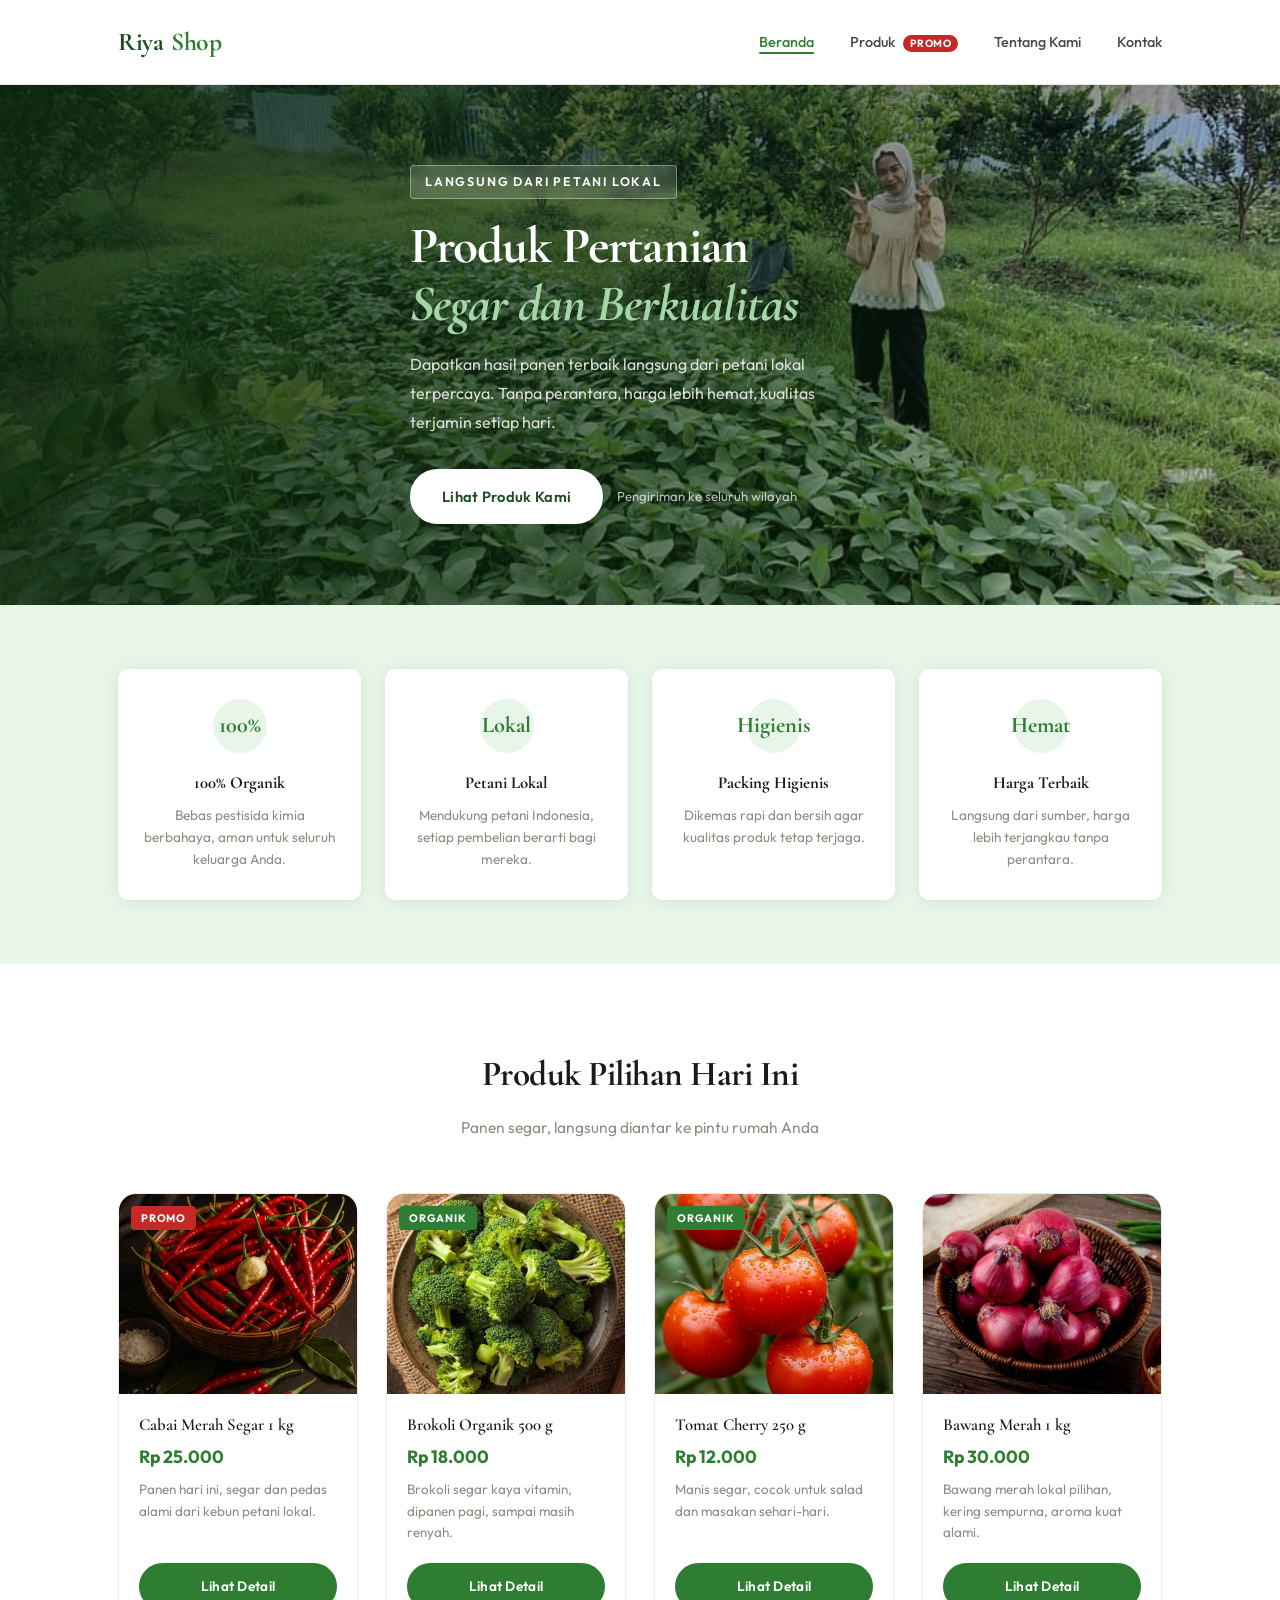
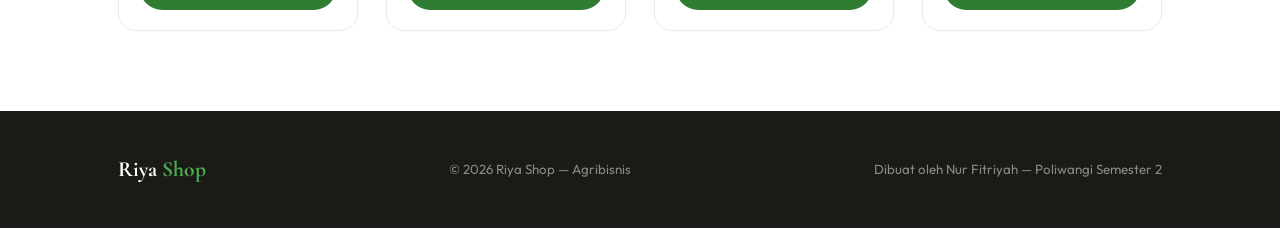
==== commit d59f073b: "resolve merge conflict" ====
--- a/index.html
+++ b/index.html
@@ -4,6 +4,8 @@
   <meta charset="UTF-8" />
   <meta name="viewport" content="width=device-width, initial-scale=1.0" />
   <title>Riya Shop — Produk Pertanian Segar Langsung Petani</title>
+
+  <!-- File CSS eksternal -->
   <link rel="stylesheet" href="style.css" />
 </head>
 
@@ -13,11 +15,10 @@
     <div class="container">
       <nav class="navbar">
 
-        <a href="index.html" class="logo" style="display: flex; align-items: center; gap: 10px; text-decoration: none;">
-          <img src="assets/images/logo.png" alt="Logo Riya Shop" style="height: 35px; width: auto;" />
-          <div>Riya <span>Shop</span></div>
-        </a>
+        <!-- Logo website -->
+        <a href="index.html" class="logo">Riya <span>Shop</span></a>
 
+        <!-- Navigasi menu -->
         <ul class="nav-links">
           <li><a href="index.html" class="aktif">Beranda</a></li>
           <li><a href="product.html">Produk <span class="badge-promo">Promo</span></a></li>
@@ -29,17 +30,37 @@
     </div>
   </header>
 
+
+  <!-- ============================================================
+       HERO SECTION — bagian pertama yang dilihat pengunjung
+       ============================================================ -->
   <section class="hero">
-    <img src="assets/images/hero-banner.png" alt="Sayuran segar dari petani lokal" class="hero-bg" />
+
+    <!-- Gambar latar hero -->
+    <img
+      src="assets/images/hero-banner.png"
+      alt="Sayuran segar dari petani lokal"
+      class="hero-bg"
+    />
+
+    <!-- Overlay semi-transparan agar teks terbaca -->
     <div class="hero-overlay"></div>
     <div class="container">
       <div class="hero-konten">
+
+        <!-- Label kategori -->
         <span class="hero-label">Langsung dari Petani Lokal</span>
+
+        <!-- Judul utama -->
         <h1>Produk Pertanian<br><em>Segar dan Berkualitas</em></h1>
+
+        <!-- Deskripsi singkat -->
         <p>
           Dapatkan hasil panen terbaik langsung dari petani lokal terpercaya.
           Tanpa perantara, harga lebih hemat, kualitas terjamin setiap hari.
         </p>
+
+        <!-- Tombol ajakan bertindak -->
         <div class="hero-cta">
           <a href="product.html" class="btn-utama">Lihat Produk Kami</a>
           <small>Pengiriman ke seluruh wilayah</small>
@@ -48,6 +69,10 @@
     </div>
   </section>
 
+
+  <!-- ============================================================
+       SECTION KEUNGGULAN — 4 fitur singkat
+       ============================================================ -->
   <section class="section-unggulan">
     <div class="container">
       <div class="grid-unggulan">
@@ -80,6 +105,10 @@
     </div>
   </section>
 
+
+  <!-- ============================================================
+       SECTION PRODUK — preview kartu produk
+       ============================================================ -->
   <section class="section-produk">
     <div class="container">
 
@@ -164,4 +193,4 @@
   </footer>
 
 </body>
-</html>+</html>
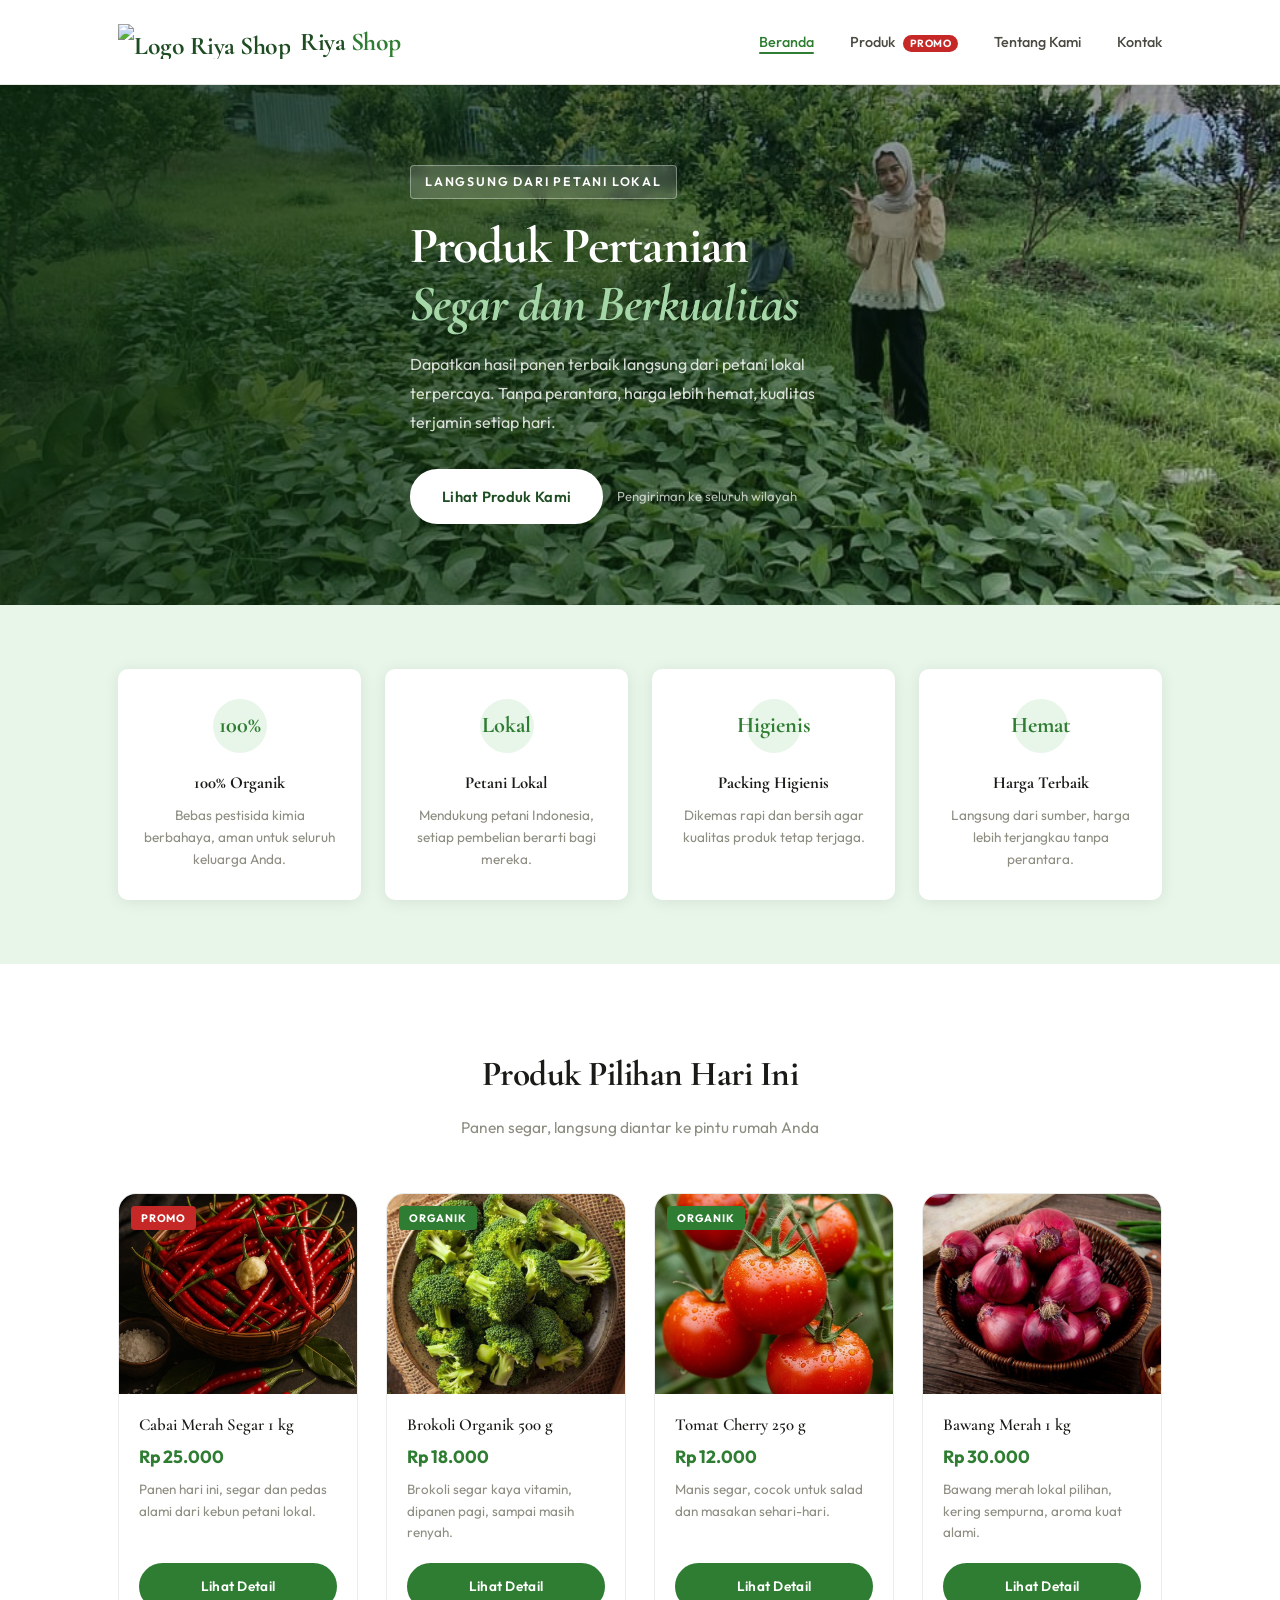
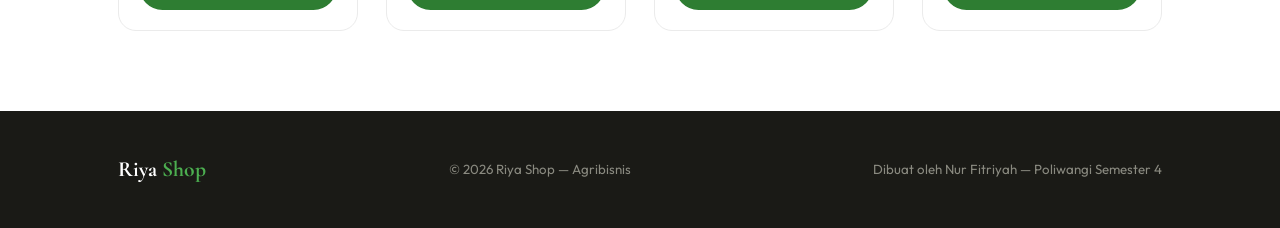
==== commit 41d3d1cf: "update" ====
--- a/index.html
+++ b/index.html
@@ -4,8 +4,6 @@
   <meta charset="UTF-8" />
   <meta name="viewport" content="width=device-width, initial-scale=1.0" />
   <title>Riya Shop — Produk Pertanian Segar Langsung Petani</title>
-
-  <!-- File CSS eksternal -->
   <link rel="stylesheet" href="style.css" />
 </head>
 
@@ -15,10 +13,11 @@
     <div class="container">
       <nav class="navbar">
 
-        <!-- Logo website -->
-        <a href="index.html" class="logo">Riya <span>Shop</span></a>
+        <a href="index.html" class="logo" style="display: flex; align-items: center; gap: 10px; text-decoration: none;">
+          <img src="assets/images/logo.png" alt="Logo Riya Shop" style="height: 35px; width: auto;" />
+          <div>Riya <span>Shop</span></div>
+        </a>
 
-        <!-- Navigasi menu -->
         <ul class="nav-links">
           <li><a href="index.html" class="aktif">Beranda</a></li>
           <li><a href="product.html">Produk <span class="badge-promo">Promo</span></a></li>
@@ -30,37 +29,17 @@
     </div>
   </header>
 
-
-  <!-- ============================================================
-       HERO SECTION — bagian pertama yang dilihat pengunjung
-       ============================================================ -->
   <section class="hero">
-
-    <!-- Gambar latar hero -->
-    <img
-      src="assets/images/hero-banner.png"
-      alt="Sayuran segar dari petani lokal"
-      class="hero-bg"
-    />
-
-    <!-- Overlay semi-transparan agar teks terbaca -->
+    <img src="assets/images/hero-banner.png" alt="Sayuran segar dari petani lokal" class="hero-bg" />
     <div class="hero-overlay"></div>
     <div class="container">
       <div class="hero-konten">
-
-        <!-- Label kategori -->
         <span class="hero-label">Langsung dari Petani Lokal</span>
-
-        <!-- Judul utama -->
         <h1>Produk Pertanian<br><em>Segar dan Berkualitas</em></h1>
-
-        <!-- Deskripsi singkat -->
         <p>
           Dapatkan hasil panen terbaik langsung dari petani lokal terpercaya.
           Tanpa perantara, harga lebih hemat, kualitas terjamin setiap hari.
         </p>
-
-        <!-- Tombol ajakan bertindak -->
         <div class="hero-cta">
           <a href="product.html" class="btn-utama">Lihat Produk Kami</a>
           <small>Pengiriman ke seluruh wilayah</small>
@@ -69,10 +48,6 @@
     </div>
   </section>
 
-
-  <!-- ============================================================
-       SECTION KEUNGGULAN — 4 fitur singkat
-       ============================================================ -->
   <section class="section-unggulan">
     <div class="container">
       <div class="grid-unggulan">
@@ -105,10 +80,6 @@
     </div>
   </section>
 
-
-  <!-- ============================================================
-       SECTION PRODUK — preview kartu produk
-       ============================================================ -->
   <section class="section-produk">
     <div class="container">
 
@@ -187,10 +158,10 @@
       <div class="footer-isi">
         <span class="footer-logo">Riya <span>Shop</span></span>
         <p>&copy; 2026 Riya Shop — Agribisnis</p>
-        <p>Dibuat oleh Nur Fitriyah — Poliwangi Semester 2</p>
+        <p>Dibuat oleh Nur Fitriyah — Poliwangi Semester 4</p>
       </div>
     </div>
   </footer>
 
 </body>
-</html>
+</html>
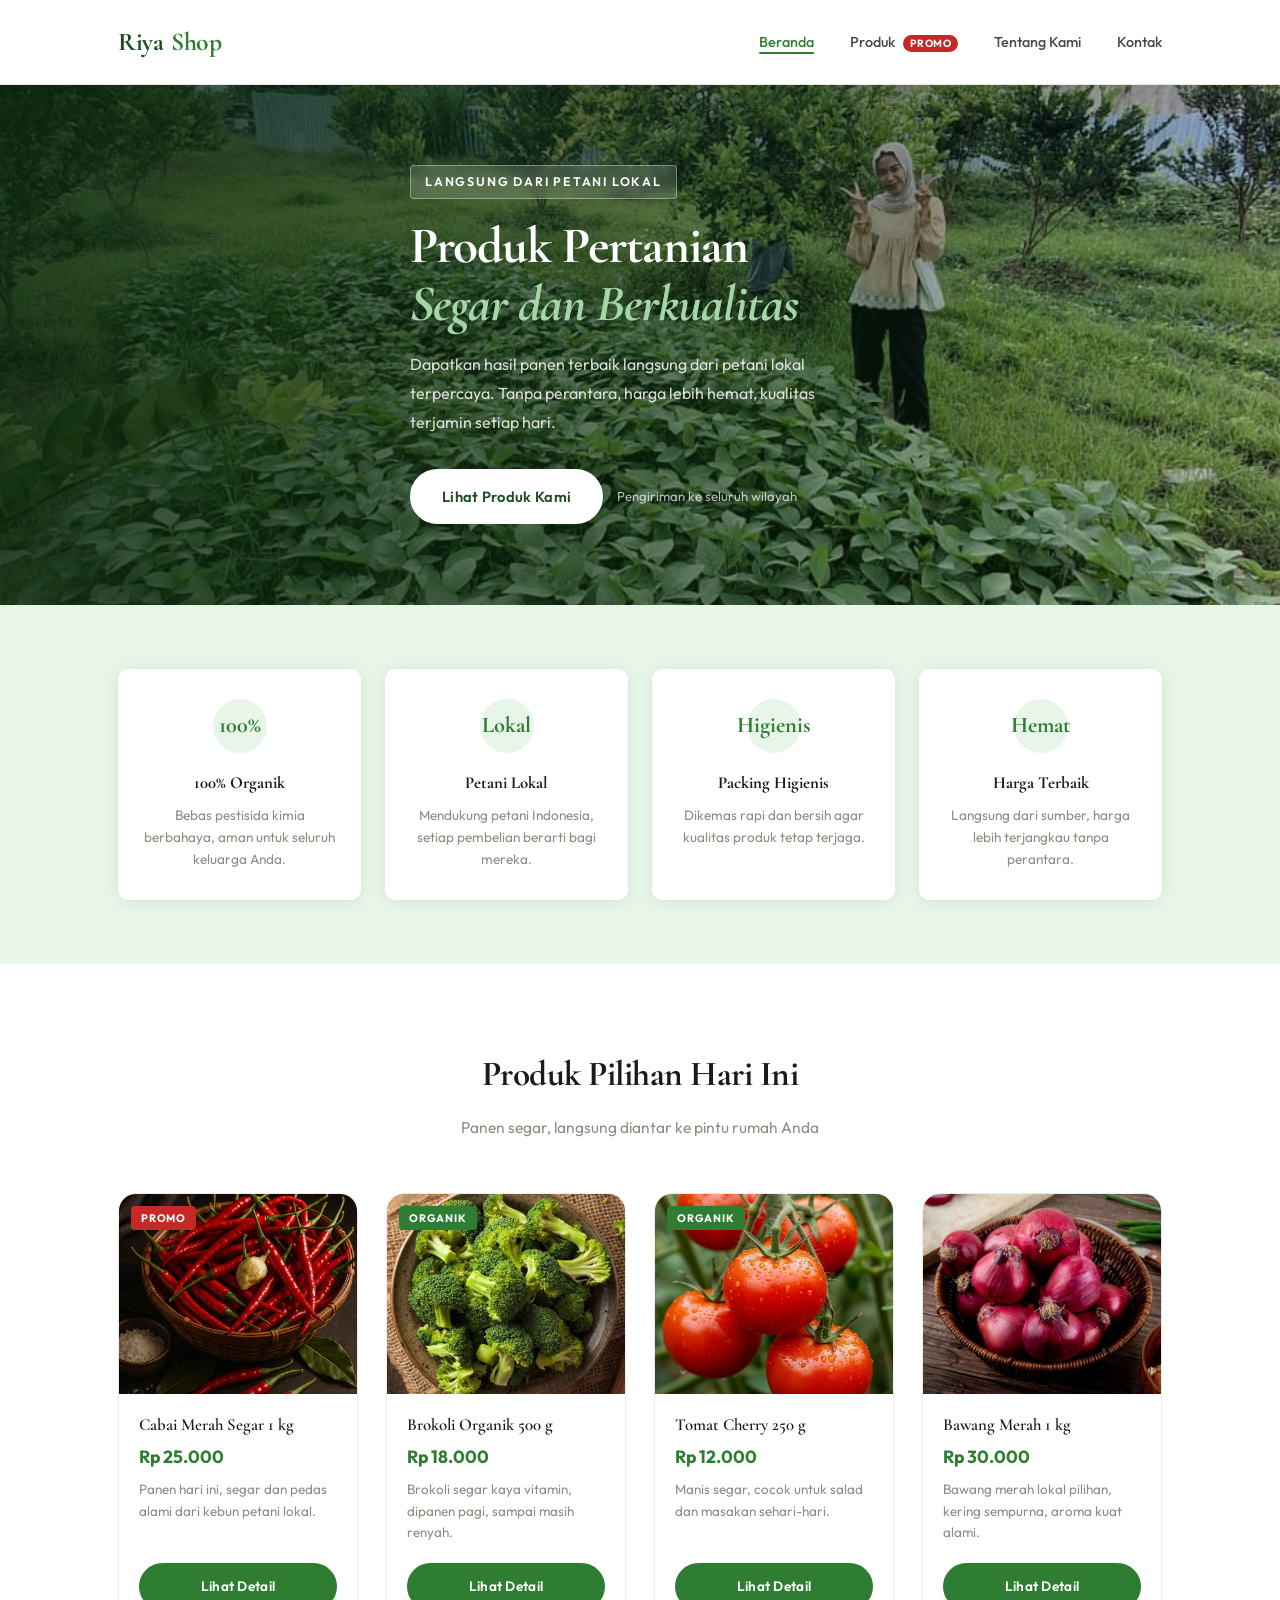
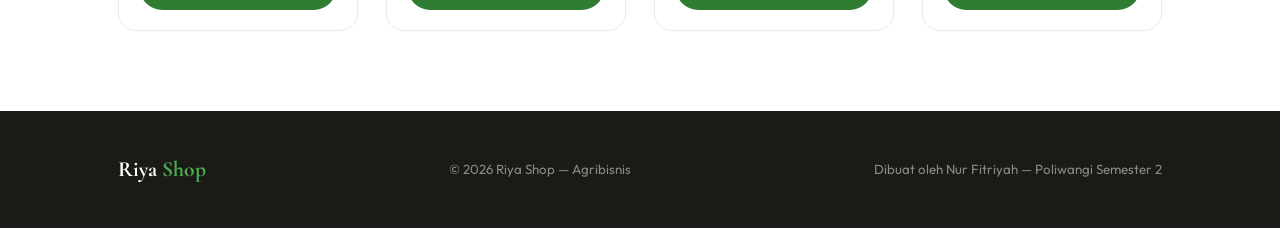
==== commit 5386b821: "update" ====
--- a/index.html
+++ b/index.html
@@ -4,6 +4,8 @@
   <meta charset="UTF-8" />
   <meta name="viewport" content="width=device-width, initial-scale=1.0" />
   <title>Riya Shop — Produk Pertanian Segar Langsung Petani</title>
+
+  <!-- File CSS eksternal -->
   <link rel="stylesheet" href="style.css" />
 </head>
 
@@ -13,33 +15,74 @@
     <div class="container">
       <nav class="navbar">
 
-        <a href="index.html" class="logo" style="display: flex; align-items: center; gap: 10px; text-decoration: none;">
-          <img src="assets/images/logo.png" alt="Logo Riya Shop" style="height: 35px; width: auto;" />
-          <div>Riya <span>Shop</span></div>
-        </a>
-
-        <ul class="nav-links">
+        <!-- Logo website -->
+        <a href="index.html" class="logo">Riya <span>Shop</span></a>
+
+        <!-- Navigasi menu -->
+        <ul class="nav-links" id="navLinks">
           <li><a href="index.html" class="aktif">Beranda</a></li>
           <li><a href="product.html">Produk <span class="badge-promo">Promo</span></a></li>
           <li><a href="about.html">Tentang Kami</a></li>
           <li><a href="contact.html">Kontak</a></li>
         </ul>
 
+        <button class="hamburger" id="hamburger" onclick="toggleNav()" aria-label="Buka menu">
+          <span></span><span></span><span></span>
+        </button>
+
       </nav>
     </div>
   </header>
 
+  <script>
+    function toggleNav() {
+      const nav = document.getElementById('navLinks');
+      const btn = document.getElementById('hamburger');
+      nav.classList.toggle('open');
+      btn.classList.toggle('active');
+    }
+    // Tutup menu kalau klik di luar
+    document.addEventListener('click', function(e) {
+      const nav = document.getElementById('navLinks');
+      const btn = document.getElementById('hamburger');
+      if (!nav.contains(e.target) && !btn.contains(e.target)) {
+        nav.classList.remove('open');
+        btn.classList.remove('active');
+      }
+    });
+  </script>
+
+
+  <!-- ============================================================
+       HERO SECTION — bagian pertama yang dilihat pengunjung
+       ============================================================ -->
   <section class="hero">
-    <img src="assets/images/hero-banner.png" alt="Sayuran segar dari petani lokal" class="hero-bg" />
+
+    <!-- Gambar latar hero -->
+    <img
+      src="assets/images/hero-banner.png"
+      alt="Sayuran segar dari petani lokal"
+      class="hero-bg"
+    />
+
+    <!-- Overlay semi-transparan agar teks terbaca -->
     <div class="hero-overlay"></div>
     <div class="container">
       <div class="hero-konten">
+
+        <!-- Label kategori -->
         <span class="hero-label">Langsung dari Petani Lokal</span>
+
+        <!-- Judul utama -->
         <h1>Produk Pertanian<br><em>Segar dan Berkualitas</em></h1>
+
+        <!-- Deskripsi singkat -->
         <p>
           Dapatkan hasil panen terbaik langsung dari petani lokal terpercaya.
           Tanpa perantara, harga lebih hemat, kualitas terjamin setiap hari.
         </p>
+
+        <!-- Tombol ajakan bertindak -->
         <div class="hero-cta">
           <a href="product.html" class="btn-utama">Lihat Produk Kami</a>
           <small>Pengiriman ke seluruh wilayah</small>
@@ -48,6 +91,10 @@
     </div>
   </section>
 
+
+  <!-- ============================================================
+       SECTION KEUNGGULAN — 4 fitur singkat
+       ============================================================ -->
   <section class="section-unggulan">
     <div class="container">
       <div class="grid-unggulan">
@@ -80,6 +127,10 @@
     </div>
   </section>
 
+
+  <!-- ============================================================
+       SECTION PRODUK — preview kartu produk
+       ============================================================ -->
   <section class="section-produk">
     <div class="container">
 
@@ -158,7 +209,7 @@
       <div class="footer-isi">
         <span class="footer-logo">Riya <span>Shop</span></span>
         <p>&copy; 2026 Riya Shop — Agribisnis</p>
-        <p>Dibuat oleh Nur Fitriyah — Poliwangi Semester 4</p>
+        <p>Dibuat oleh Nur Fitriyah — Poliwangi Semester 2</p>
       </div>
     </div>
   </footer>
--- a/style.css
+++ b/style.css
@@ -1071,8 +1071,74 @@
   .hero { height: auto; padding: 60px 0; }
   .hero-konten h1 { font-size: 2.2rem; }
 
-  /* Navbar: sembunyikan link di mobile (bisa tambahkan hamburger menu) */
-  .nav-links { display: none; }
+  /* Navbar: sembunyikan link di mobile, tampilkan hamburger */
+  .nav-links {
+    display: none;
+    position: fixed;
+    top: 65px;
+    left: 0;
+    right: 0;
+    background-color: var(--putih);
+    flex-direction: column;
+    gap: 0;
+    padding: 16px 0 24px;
+    box-shadow: 0 8px 24px rgba(0,0,0,0.10);
+    z-index: 99;
+    border-top: 1px solid #e8e8e3;
+  }
+
+  .nav-links.open {
+    display: flex;
+  }
+
+  .nav-links li {
+    width: 100%;
+  }
+
+  .nav-links a {
+    display: block;
+    padding: 14px 28px;
+    font-size: 1rem;
+    border-radius: 0;
+  }
+
+  .nav-links a::after {
+    display: none;
+  }
+
+  /* Hamburger button */
+  .hamburger {
+    display: flex;
+    flex-direction: column;
+    gap: 5px;
+    background: none;
+    border: none;
+    cursor: pointer;
+    padding: 6px;
+    z-index: 101;
+  }
+
+  .hamburger span {
+    display: block;
+    width: 24px;
+    height: 2px;
+    background-color: var(--hijau-tua);
+    border-radius: 2px;
+    transition: all 0.3s ease;
+    transform-origin: center;
+  }
+
+  .hamburger.active span:nth-child(1) {
+    transform: translateY(7px) rotate(45deg);
+  }
+
+  .hamburger.active span:nth-child(2) {
+    opacity: 0;
+  }
+
+  .hamburger.active span:nth-child(3) {
+    transform: translateY(-7px) rotate(-45deg);
+  }
 
   /* Kotak kontak */
   .kotak-kontak { padding: 32px 24px; }
@@ -1096,6 +1162,11 @@
   .area-cta .btn-outline { width: 100%; }
 }
 
+/* Hamburger hanya muncul di mobile */
+.hamburger {
+  display: none;
+}
+
 /* --- Logo gambar di navbar --- */
 .logo {
   display: flex;
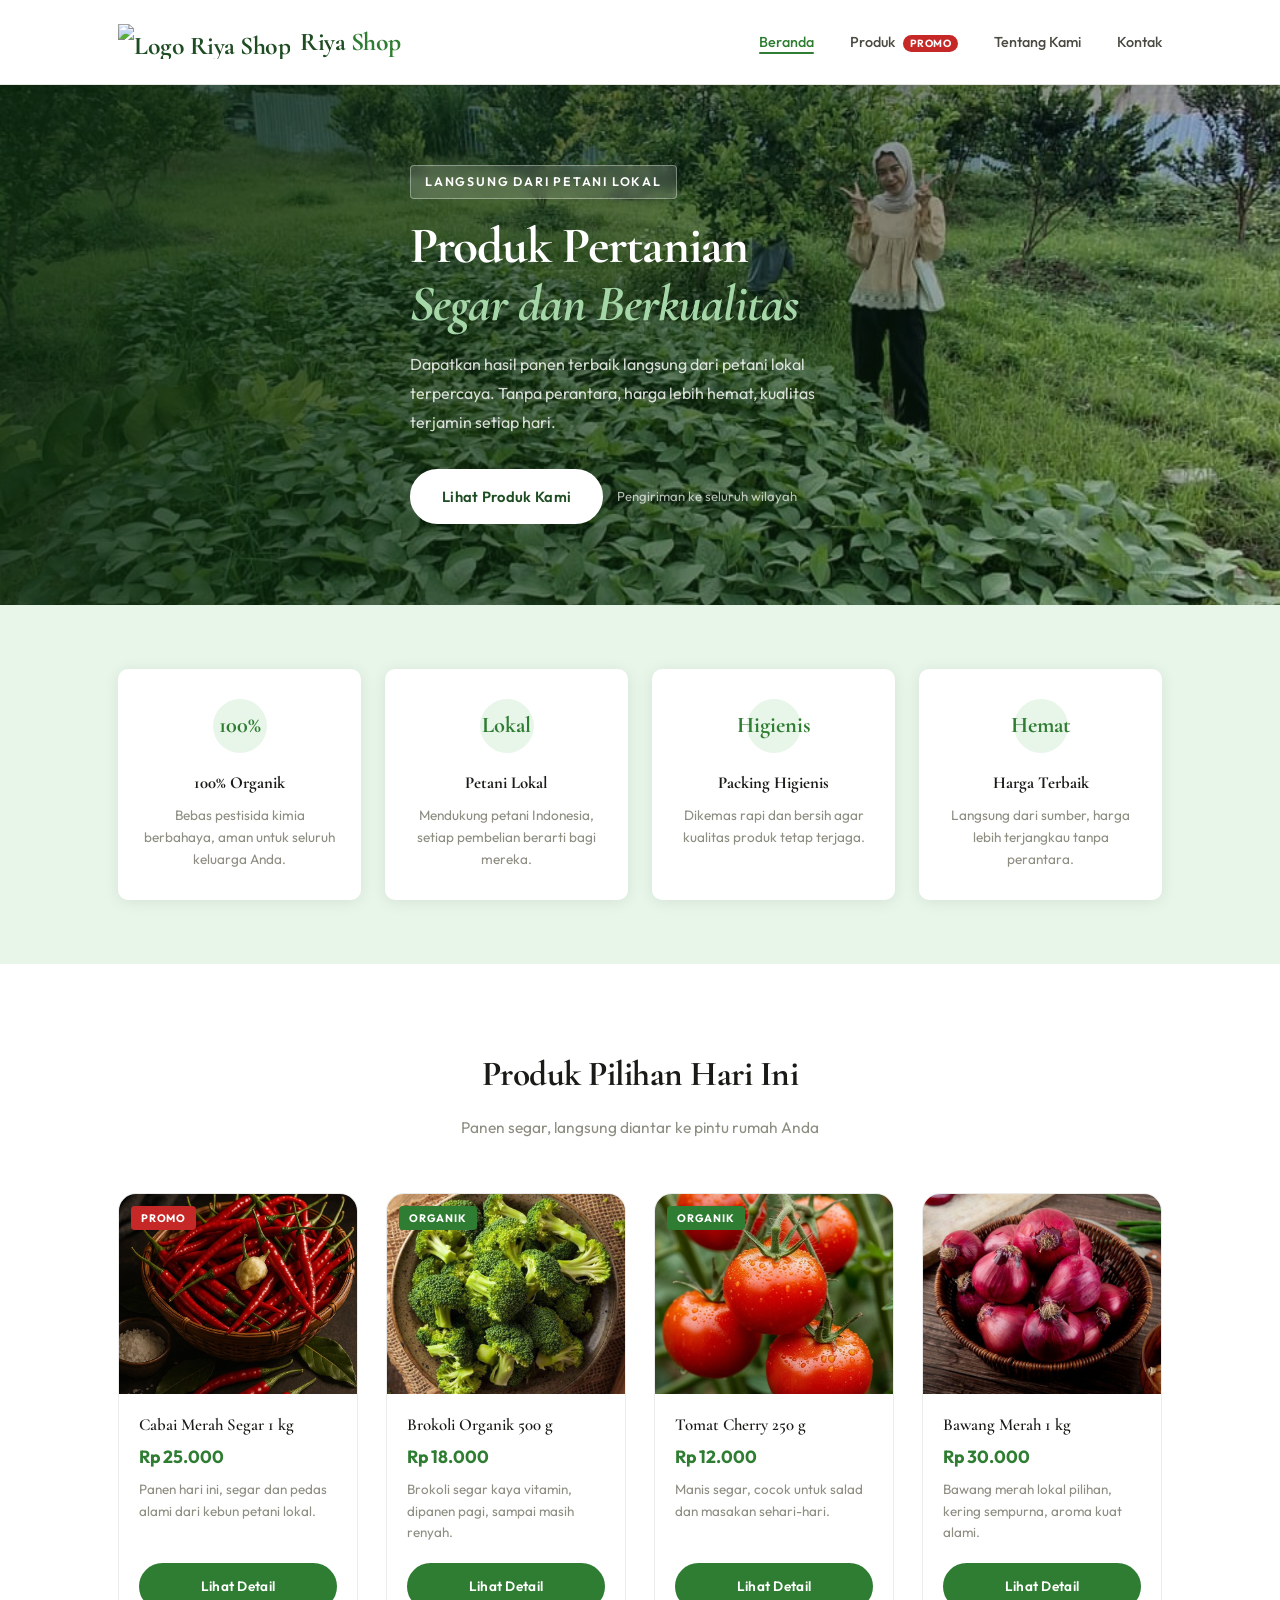
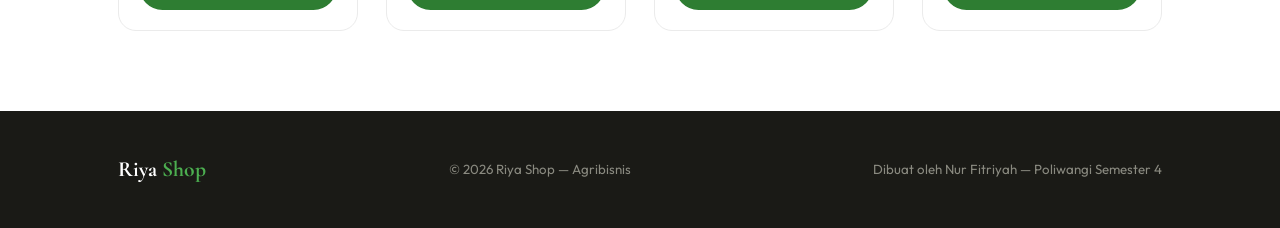
==== commit f3acd688: "update" ====
--- a/index.html
+++ b/index.html
@@ -4,8 +4,6 @@
   <meta charset="UTF-8" />
   <meta name="viewport" content="width=device-width, initial-scale=1.0" />
   <title>Riya Shop — Produk Pertanian Segar Langsung Petani</title>
-
-  <!-- File CSS eksternal -->
   <link rel="stylesheet" href="style.css" />
 </head>
 
@@ -15,74 +13,33 @@
     <div class="container">
       <nav class="navbar">
 
-        <!-- Logo website -->
-        <a href="index.html" class="logo">Riya <span>Shop</span></a>
+        <a href="index.html" class="logo" style="display: flex; align-items: center; gap: 10px; text-decoration: none;">
+          <img src="assets/images/logo.png" alt="Logo Riya Shop" style="height: 35px; width: auto;" />
+          <div>Riya <span>Shop</span></div>
+        </a>
 
-        <!-- Navigasi menu -->
-        <ul class="nav-links" id="navLinks">
+        <ul class="nav-links">
           <li><a href="index.html" class="aktif">Beranda</a></li>
           <li><a href="product.html">Produk <span class="badge-promo">Promo</span></a></li>
           <li><a href="about.html">Tentang Kami</a></li>
           <li><a href="contact.html">Kontak</a></li>
         </ul>
 
-        <button class="hamburger" id="hamburger" onclick="toggleNav()" aria-label="Buka menu">
-          <span></span><span></span><span></span>
-        </button>
-
       </nav>
     </div>
   </header>
 
-  <script>
-    function toggleNav() {
-      const nav = document.getElementById('navLinks');
-      const btn = document.getElementById('hamburger');
-      nav.classList.toggle('open');
-      btn.classList.toggle('active');
-    }
-    // Tutup menu kalau klik di luar
-    document.addEventListener('click', function(e) {
-      const nav = document.getElementById('navLinks');
-      const btn = document.getElementById('hamburger');
-      if (!nav.contains(e.target) && !btn.contains(e.target)) {
-        nav.classList.remove('open');
-        btn.classList.remove('active');
-      }
-    });
-  </script>
-
-
-  <!-- ============================================================
-       HERO SECTION — bagian pertama yang dilihat pengunjung
-       ============================================================ -->
   <section class="hero">
-
-    <!-- Gambar latar hero -->
-    <img
-      src="assets/images/hero-banner.png"
-      alt="Sayuran segar dari petani lokal"
-      class="hero-bg"
-    />
-
-    <!-- Overlay semi-transparan agar teks terbaca -->
+    <img src="assets/images/hero-banner.png" alt="Sayuran segar dari petani lokal" class="hero-bg" />
     <div class="hero-overlay"></div>
     <div class="container">
       <div class="hero-konten">
-
-        <!-- Label kategori -->
         <span class="hero-label">Langsung dari Petani Lokal</span>
-
-        <!-- Judul utama -->
         <h1>Produk Pertanian<br><em>Segar dan Berkualitas</em></h1>
-
-        <!-- Deskripsi singkat -->
         <p>
           Dapatkan hasil panen terbaik langsung dari petani lokal terpercaya.
           Tanpa perantara, harga lebih hemat, kualitas terjamin setiap hari.
         </p>
-
-        <!-- Tombol ajakan bertindak -->
         <div class="hero-cta">
           <a href="product.html" class="btn-utama">Lihat Produk Kami</a>
           <small>Pengiriman ke seluruh wilayah</small>
@@ -91,10 +48,6 @@
     </div>
   </section>
 
-
-  <!-- ============================================================
-       SECTION KEUNGGULAN — 4 fitur singkat
-       ============================================================ -->
   <section class="section-unggulan">
     <div class="container">
       <div class="grid-unggulan">
@@ -127,10 +80,6 @@
     </div>
   </section>
 
-
-  <!-- ============================================================
-       SECTION PRODUK — preview kartu produk
-       ============================================================ -->
   <section class="section-produk">
     <div class="container">
 
@@ -209,7 +158,7 @@
       <div class="footer-isi">
         <span class="footer-logo">Riya <span>Shop</span></span>
         <p>&copy; 2026 Riya Shop — Agribisnis</p>
-        <p>Dibuat oleh Nur Fitriyah — Poliwangi Semester 2</p>
+        <p>Dibuat oleh Nur Fitriyah — Poliwangi Semester 4</p>
       </div>
     </div>
   </footer>
--- a/style.css
+++ b/style.css
@@ -1071,74 +1071,8 @@
   .hero { height: auto; padding: 60px 0; }
   .hero-konten h1 { font-size: 2.2rem; }
 
-  /* Navbar: sembunyikan link di mobile, tampilkan hamburger */
-  .nav-links {
-    display: none;
-    position: fixed;
-    top: 65px;
-    left: 0;
-    right: 0;
-    background-color: var(--putih);
-    flex-direction: column;
-    gap: 0;
-    padding: 16px 0 24px;
-    box-shadow: 0 8px 24px rgba(0,0,0,0.10);
-    z-index: 99;
-    border-top: 1px solid #e8e8e3;
-  }
-
-  .nav-links.open {
-    display: flex;
-  }
-
-  .nav-links li {
-    width: 100%;
-  }
-
-  .nav-links a {
-    display: block;
-    padding: 14px 28px;
-    font-size: 1rem;
-    border-radius: 0;
-  }
-
-  .nav-links a::after {
-    display: none;
-  }
-
-  /* Hamburger button */
-  .hamburger {
-    display: flex;
-    flex-direction: column;
-    gap: 5px;
-    background: none;
-    border: none;
-    cursor: pointer;
-    padding: 6px;
-    z-index: 101;
-  }
-
-  .hamburger span {
-    display: block;
-    width: 24px;
-    height: 2px;
-    background-color: var(--hijau-tua);
-    border-radius: 2px;
-    transition: all 0.3s ease;
-    transform-origin: center;
-  }
-
-  .hamburger.active span:nth-child(1) {
-    transform: translateY(7px) rotate(45deg);
-  }
-
-  .hamburger.active span:nth-child(2) {
-    opacity: 0;
-  }
-
-  .hamburger.active span:nth-child(3) {
-    transform: translateY(-7px) rotate(-45deg);
-  }
+  /* Navbar: sembunyikan link di mobile (bisa tambahkan hamburger menu) */
+  .nav-links { display: none; }
 
   /* Kotak kontak */
   .kotak-kontak { padding: 32px 24px; }
@@ -1162,11 +1096,6 @@
   .area-cta .btn-outline { width: 100%; }
 }
 
-/* Hamburger hanya muncul di mobile */
-.hamburger {
-  display: none;
-}
-
 /* --- Logo gambar di navbar --- */
 .logo {
   display: flex;
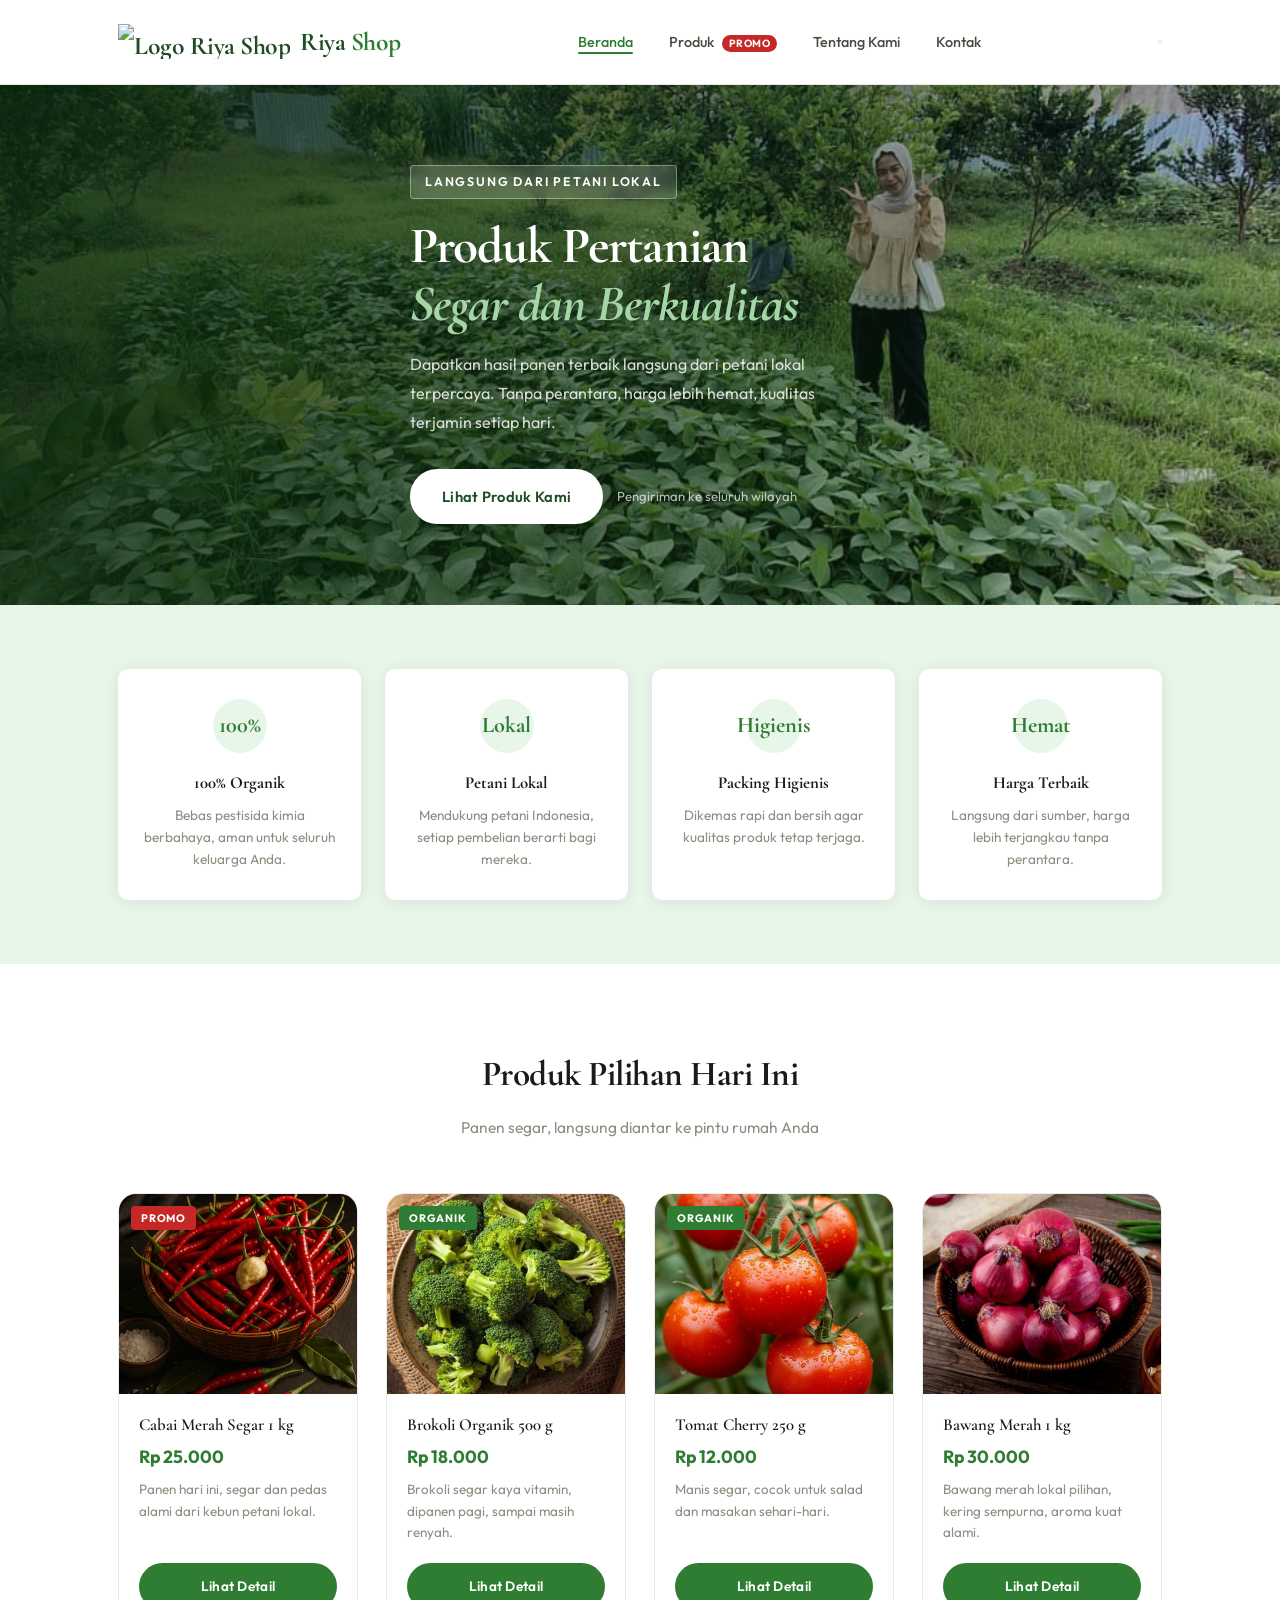
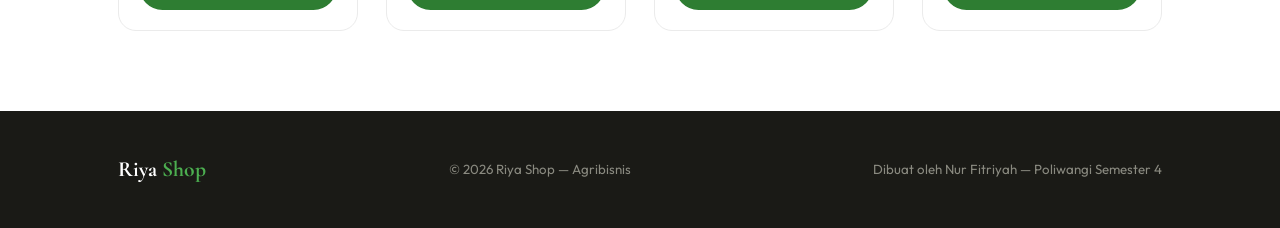
==== commit 6ce4f2d8: "Add hamburger menu for mobile navigation across multiple pages" ====
--- a/index.html
+++ b/index.html
@@ -25,6 +25,11 @@
           <li><a href="contact.html">Kontak</a></li>
         </ul>
 
+              <button class="hamburger" aria-label="Buka Menu">
+          <span></span>
+          <span></span>
+          <span></span>
+        </button>
       </nav>
     </div>
   </header>
@@ -163,5 +168,21 @@
     </div>
   </footer>
 
+  <script>
+    const hamburger = document.querySelector(".hamburger");
+    const navLinks  = document.querySelector(".nav-links");
+    hamburger.addEventListener("click", () => {
+      hamburger.classList.toggle("aktif");
+      navLinks.classList.toggle("terbuka");
+      document.body.style.overflow = navLinks.classList.contains("terbuka") ? "hidden" : "";
+    });
+    navLinks.querySelectorAll("a").forEach(link => {
+      link.addEventListener("click", () => {
+        hamburger.classList.remove("aktif");
+        navLinks.classList.remove("terbuka");
+        document.body.style.overflow = "";
+      });
+    });
+  </script>
 </body>
 </html>
--- a/style.css
+++ b/style.css
@@ -1071,8 +1071,94 @@
   .hero { height: auto; padding: 60px 0; }
   .hero-konten h1 { font-size: 2.2rem; }
 
-  /* Navbar: sembunyikan link di mobile (bisa tambahkan hamburger menu) */
-  .nav-links { display: none; }
+  /* Navbar: hamburger menu mobile */
+  .nav-links {
+    display: none;
+    position: fixed;
+    top: 0;
+    left: 0;
+    right: 0;
+    bottom: 0;
+    background-color: rgba(15, 40, 15, 0.97);
+    flex-direction: column;
+    justify-content: center;
+    align-items: center;
+    gap: 0;
+    z-index: 200;
+  }
+
+  .nav-links.terbuka {
+    display: flex;
+  }
+
+  .nav-links li {
+    width: 100%;
+    text-align: center;
+    border-bottom: 1px solid rgba(255,255,255,0.08);
+  }
+
+  .nav-links li:first-child {
+    border-top: 1px solid rgba(255,255,255,0.08);
+  }
+
+  .nav-links a {
+    display: block;
+    padding: 20px 40px;
+    font-size: 1.1rem;
+    color: rgba(255,255,255,0.85);
+    font-weight: 500;
+    letter-spacing: 0.5px;
+  }
+
+  .nav-links a:hover,
+  .nav-links a.aktif {
+    color: #a5d6a7;
+    background-color: rgba(255,255,255,0.05);
+  }
+
+  .nav-links a::after {
+    display: none;
+  }
+
+  /* Tombol hamburger */
+  .hamburger {
+    display: flex;
+    flex-direction: column;
+    justify-content: center;
+    gap: 5px;
+    width: 40px;
+    height: 40px;
+    cursor: pointer;
+    z-index: 300;
+    position: relative;
+    background: none;
+    border: none;
+    padding: 4px;
+  }
+
+  .hamburger span {
+    display: block;
+    width: 26px;
+    height: 2.5px;
+    background-color: var(--hijau-tua);
+    border-radius: 3px;
+    transition: all 0.3s ease;
+    transform-origin: center;
+  }
+
+  /* Animasi jadi X saat terbuka */
+  .hamburger.aktif span:nth-child(1) {
+    transform: translateY(7.5px) rotate(45deg);
+    background-color: var(--putih);
+  }
+  .hamburger.aktif span:nth-child(2) {
+    opacity: 0;
+    transform: scaleX(0);
+  }
+  .hamburger.aktif span:nth-child(3) {
+    transform: translateY(-7.5px) rotate(-45deg);
+    background-color: var(--putih);
+  }
 
   /* Kotak kontak */
   .kotak-kontak { padding: 32px 24px; }
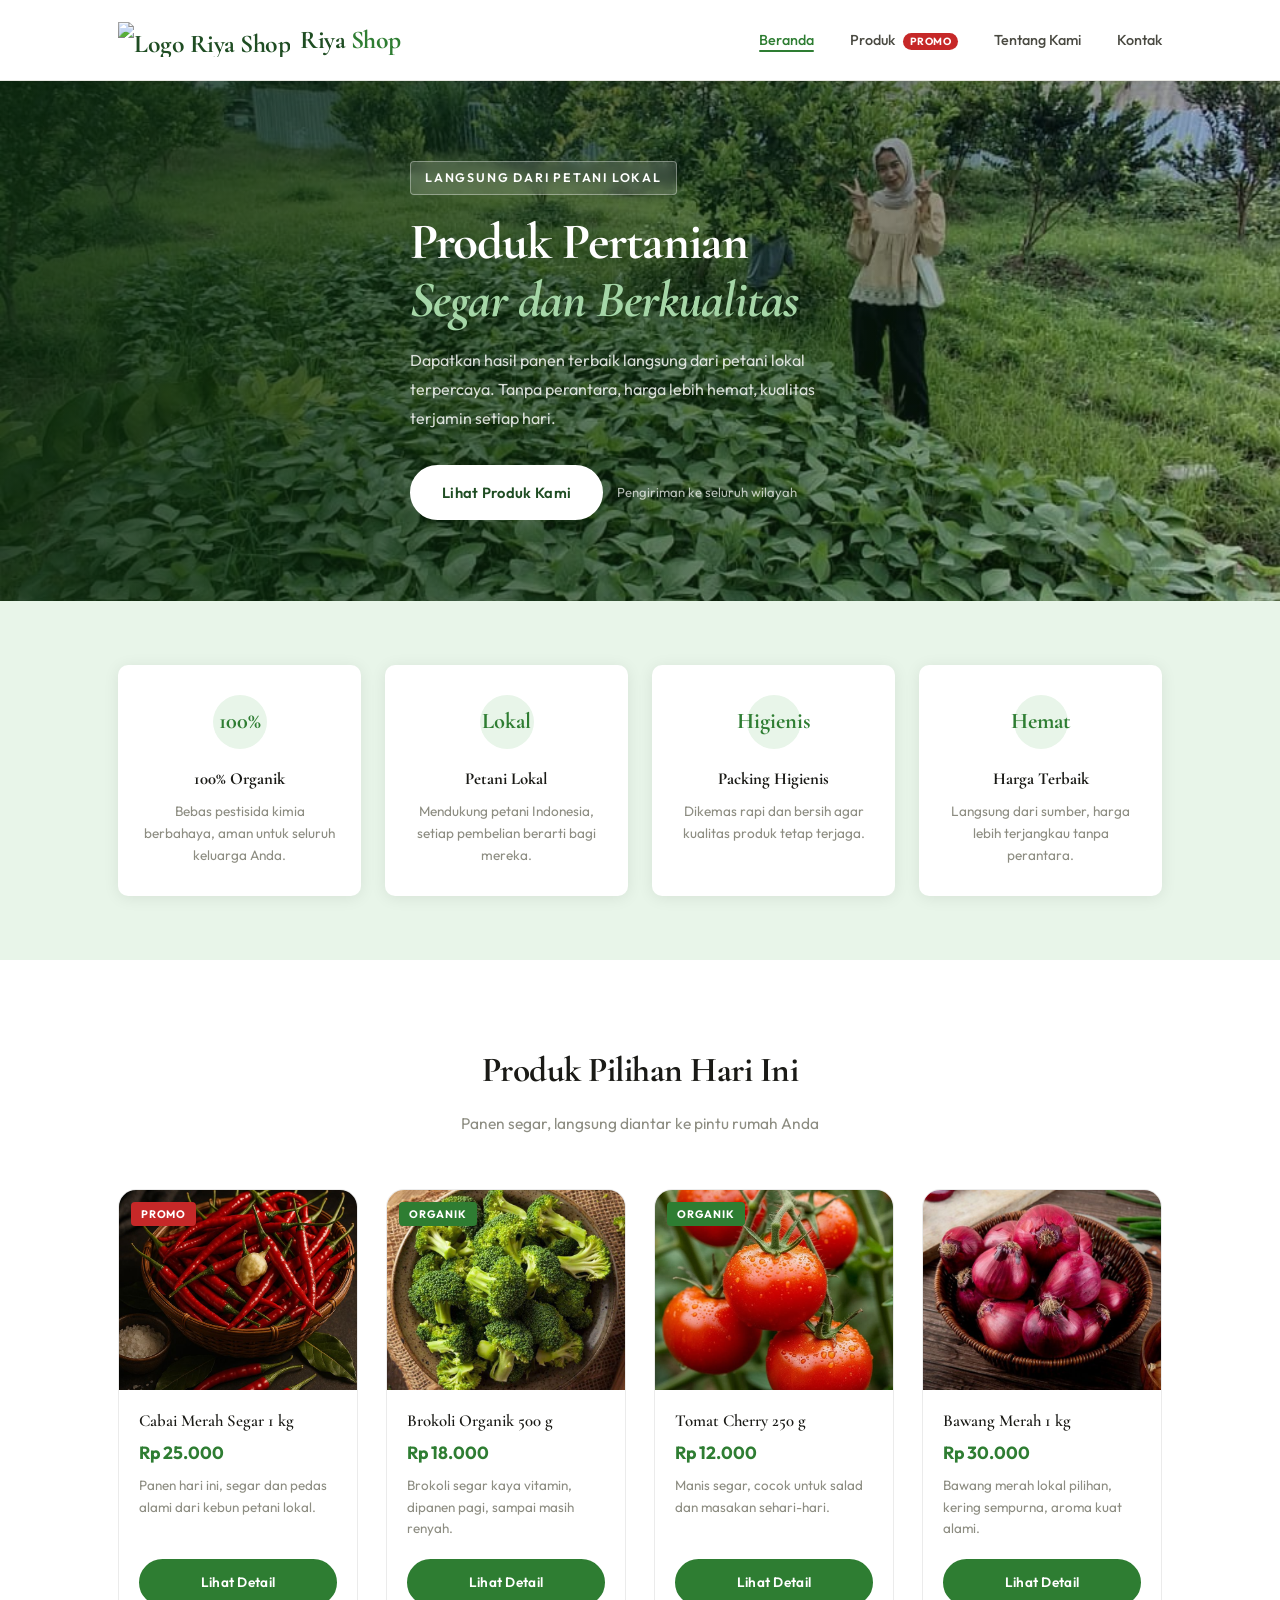
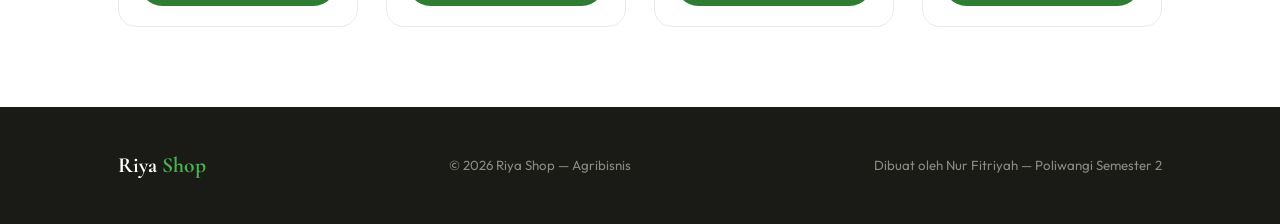
==== commit 904e1587: "update" ====
--- a/index.html
+++ b/index.html
@@ -163,7 +163,7 @@
       <div class="footer-isi">
         <span class="footer-logo">Riya <span>Shop</span></span>
         <p>&copy; 2026 Riya Shop — Agribisnis</p>
-        <p>Dibuat oleh Nur Fitriyah — Poliwangi Semester 4</p>
+        <p>Dibuat oleh Nur Fitriyah — Poliwangi Semester 2</p>
       </div>
     </div>
   </footer>
--- a/style.css
+++ b/style.css
@@ -186,7 +186,7 @@
   display: flex;
   justify-content: space-between;
   align-items: center;
-  padding: 20px 0;
+  padding: 18px 0;
 }
 
 /* Logo */
@@ -374,6 +374,13 @@
   gap: 24px;
 }
 
+@media (max-width: 600px) {
+  .grid-unggulan {
+    grid-template-columns: repeat(2, 1fr);
+    gap: 14px;
+  }
+}
+
 .item-unggulan {
   background-color: var(--putih);
   border-radius: var(--radius);
@@ -435,6 +442,13 @@
   display: grid;
   grid-template-columns: repeat(auto-fill, minmax(240px, 1fr));
   gap: 28px;
+}
+
+@media (max-width: 600px) {
+  .grid-produk {
+    grid-template-columns: repeat(2, 1fr);
+    gap: 14px;
+  }
 }
 
 /* Satu kartu produk */
@@ -498,6 +512,43 @@
   display: flex;
   flex-direction: column;
   gap: 7px;
+}
+
+@media (max-width: 600px) {
+  .kartu-info {
+    padding: 12px;
+    gap: 5px;
+  }
+  .kartu-gambar {
+    height: 140px;
+  }
+  .kartu-nama {
+    font-size: 0.88rem;
+  }
+  .kartu-harga {
+    font-size: 0.95rem;
+  }
+  .kartu-deskripsi {
+    display: none;
+  }
+  .kartu-info .btn-utama {
+    margin-top: 8px;
+    font-size: 0.78rem;
+    padding: 8px 12px;
+  }
+  .item-unggulan {
+    padding: 20px 14px;
+  }
+  .item-unggulan h4 {
+    font-size: 0.88rem;
+  }
+  .item-unggulan p {
+    font-size: 0.78rem;
+  }
+  .ikon-box {
+    width: 44px;
+    height: 44px;
+  }
 }
 
 .kartu-nama {
@@ -1045,6 +1096,11 @@
   font-size: 0.83rem;
 }
 
+/* Hamburger: tersembunyi di desktop */
+.hamburger {
+  display: none;
+}
+
 /* ============================================================
    RESPONSIF (Mobile-friendly)
    ============================================================ */
@@ -1068,8 +1124,13 @@
 
 @media (max-width: 768px) {
   /* Hero */
-  .hero { height: auto; padding: 60px 0; }
-  .hero-konten h1 { font-size: 2.2rem; }
+  .hero { height: auto; padding: 52px 0 48px; }
+  .hero-konten h1 { font-size: 2rem; }
+  .hero-konten p { font-size: 0.9rem; margin-bottom: 24px; }
+  .hero-label { font-size: 0.7rem; letter-spacing: 1.2px; }
+  .section-produk { padding: 52px 0; }
+  .section-unggulan { padding: 48px 0; }
+  .section-judul { margin-bottom: 36px; }
 
   /* Navbar: hamburger menu mobile */
   .nav-links {
@@ -1125,22 +1186,25 @@
     display: flex;
     flex-direction: column;
     justify-content: center;
+    align-items: center;
     gap: 5px;
     width: 40px;
     height: 40px;
     cursor: pointer;
     z-index: 300;
     position: relative;
-    background: none;
+    background: var(--hijau-utama);
     border: none;
-    padding: 4px;
+    border-radius: 8px;
+    padding: 8px;
+    flex-shrink: 0;
   }
 
   .hamburger span {
     display: block;
-    width: 26px;
-    height: 2.5px;
-    background-color: var(--hijau-tua);
+    width: 22px;
+    height: 2px;
+    background-color: var(--putih);
     border-radius: 3px;
     transition: all 0.3s ease;
     transform-origin: center;
@@ -1148,7 +1212,7 @@
 
   /* Animasi jadi X saat terbuka */
   .hamburger.aktif span:nth-child(1) {
-    transform: translateY(7.5px) rotate(45deg);
+    transform: translateY(7px) rotate(45deg);
     background-color: var(--putih);
   }
   .hamburger.aktif span:nth-child(2) {
@@ -1156,7 +1220,7 @@
     transform: scaleX(0);
   }
   .hamburger.aktif span:nth-child(3) {
-    transform: translateY(-7.5px) rotate(-45deg);
+    transform: translateY(-7px) rotate(-45deg);
     background-color: var(--putih);
   }
 
